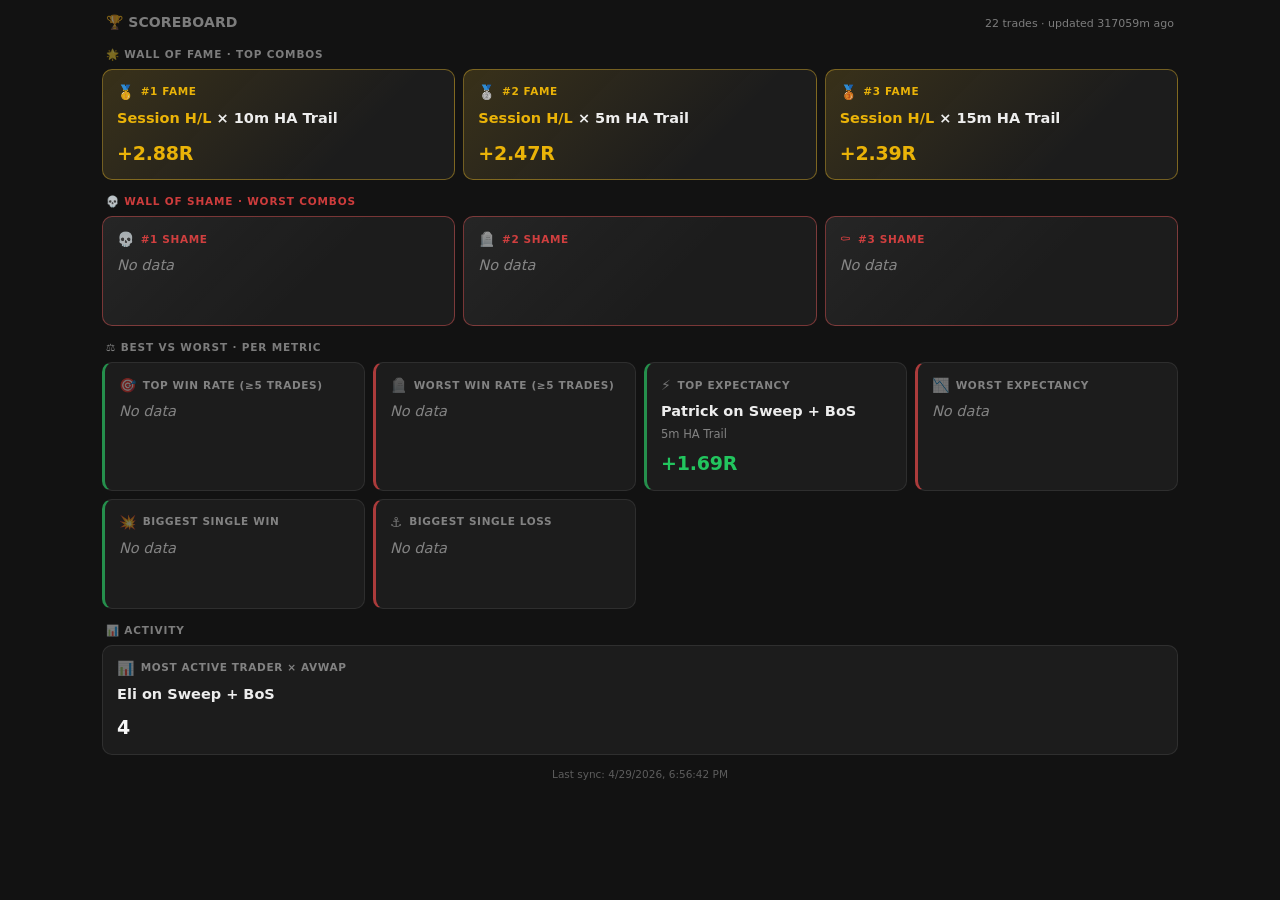
==== index.html @ 3515462f "feat: B+D scoreboard — champion headline, fame/shame podiums, paired stats" ====
<!doctype html>
<html lang="en">
<head>
<meta charset="utf-8" />
<meta name="viewport" content="width=device-width, initial-scale=1" />
<meta name="color-scheme" content="dark" />
<title>VCL Clarity Scoreboard</title>
<style>
  :root {
    --text: rgba(255, 255, 255, 0.92);
    --muted: rgba(255, 255, 255, 0.45);
    --surface: rgba(255, 255, 255, 0.045);
    --surface-strong: rgba(255, 255, 255, 0.075);
    --border: rgba(255, 255, 255, 0.085);
    --border-strong: rgba(255, 255, 255, 0.18);
    --value: rgba(255, 255, 255, 0.96);
    --shame: #ef4444;
    --shame-dim: rgba(239, 68, 68, 0.85);
  }
  * { box-sizing: border-box; }
  html, body {
    margin: 0;
    padding: 0;
    background: transparent;
    color: var(--text);
    font-family: ui-sans-serif, system-ui, -apple-system, BlinkMacSystemFont, "Segoe UI", Roboto, sans-serif;
    font-size: 13.5px;
    line-height: 1.5;
    color-scheme: dark;
  }
  .root {
    padding: 12px;
    max-width: 1100px;
    margin: 0 auto;
  }
  .header {
    display: flex;
    align-items: baseline;
    justify-content: space-between;
    margin-bottom: 8px;
    padding: 0 4px;
  }
  .title {
    font-size: 14px;
    font-weight: 600;
    letter-spacing: 0.01em;
    color: var(--muted);
    text-transform: uppercase;
  }
  .meta {
    color: var(--muted);
    font-size: 11px;
  }
  .section-label {
    font-size: 10.5px;
    font-weight: 600;
    text-transform: uppercase;
    letter-spacing: 0.08em;
    color: var(--muted);
    margin: 14px 4px 6px;
  }
  .section-label.shame { color: var(--shame-dim); }
  .row { display: grid; gap: 8px; }
  .row.three { grid-template-columns: repeat(auto-fit, minmax(180px, 1fr)); }
  .row.pair { grid-template-columns: repeat(auto-fit, minmax(220px, 1fr)); }

  .card {
    background: var(--surface);
    border: 1px solid var(--border);
    border-radius: 10px;
    padding: 12px 14px;
    display: flex;
    flex-direction: column;
    gap: 6px;
    min-height: 110px;
  }
  /* Combo cards take their accent from the inline --accent CSS variable */
  .card.combo {
    background: linear-gradient(135deg, color-mix(in srgb, var(--accent) 14%, var(--surface)) 0%, var(--surface) 70%);
    border: 1px solid color-mix(in srgb, var(--accent) 35%, var(--border));
  }
  .card.combo.shame {
    /* Shame overlay: still colored by AVWAP but with a red-tinted border + value */
    background: linear-gradient(135deg, color-mix(in srgb, var(--accent) 10%, var(--surface)) 0%, var(--surface) 60%);
    border: 1px solid color-mix(in srgb, var(--shame) 38%, var(--border));
  }
  /* Stat-pair cards: fame on left, shame on right; we use a per-card class */
  .card.stat.fame { border-left: 3px solid color-mix(in srgb, #22c55e 65%, var(--border)); }
  .card.stat.shame { border-left: 3px solid color-mix(in srgb, var(--shame) 65%, var(--border)); }

  .champion {
    background: linear-gradient(135deg, color-mix(in srgb, var(--accent) 22%, var(--surface)) 0%, var(--surface) 75%);
    border: 1px solid color-mix(in srgb, var(--accent) 55%, var(--border));
    border-radius: 12px;
    padding: 16px 20px;
    display: flex;
    align-items: center;
    justify-content: space-between;
    gap: 16px;
    margin-bottom: 6px;
  }
  .champion .left { display: flex; flex-direction: column; gap: 4px; min-width: 0; }
  .champion .head {
    color: var(--accent);
    font-size: 11px;
    font-weight: 700;
    text-transform: uppercase;
    letter-spacing: 0.1em;
    display: flex;
    align-items: center;
    gap: 6px;
  }
  .champion .label {
    font-size: 19px;
    font-weight: 700;
    line-height: 1.2;
  }
  .champion .label .avwap { color: var(--accent); }
  .champion .sublabel { font-size: 11.5px; color: var(--muted); }
  .champion .value {
    font-size: 30px;
    font-weight: 700;
    color: var(--accent);
    font-variant-numeric: tabular-nums;
    letter-spacing: -0.02em;
  }

  .card-head {
    display: flex;
    align-items: center;
    gap: 6px;
    color: var(--muted);
    font-size: 10.5px;
    font-weight: 600;
    text-transform: uppercase;
    letter-spacing: 0.06em;
  }
  .card.combo .card-head { color: var(--accent); }
  .card.combo.shame .card-head { color: var(--shame-dim); }
  .card-head .icon { font-size: 14px; opacity: 0.85; }
  .card-label {
    font-size: 14.5px;
    font-weight: 600;
    line-height: 1.25;
    color: var(--text);
  }
  .card-label .avwap { color: var(--accent); }
  .card.combo.shame .card-label .avwap { color: color-mix(in srgb, var(--accent) 60%, var(--shame-dim)); }
  .card-sublabel {
    font-size: 11.5px;
    color: var(--muted);
  }
  .card-value {
    font-size: 19px;
    font-weight: 600;
    color: var(--value);
    margin-top: auto;
    font-variant-numeric: tabular-nums;
    letter-spacing: -0.01em;
  }
  .card.combo .card-value { color: var(--accent); }
  .card.combo.shame .card-value { color: var(--shame); }
  .card.stat.shame .card-value { color: var(--shame); }
  .card.stat.fame .card-value { color: #22c55e; }

  .footer {
    margin-top: 12px;
    color: var(--muted);
    font-size: 10.5px;
    text-align: center;
    opacity: 0.7;
  }
  .empty { color: var(--muted); font-style: italic; font-weight: 400; }
</style>
</head>
<body>
<div class="root">
  <div class="header">
    <div class="title">🏆 Scoreboard</div>
    <div class="meta" id="meta">Loading…</div>
  </div>

  <div id="champion-container"></div>

  <div class="section-label">🌟 Wall of Fame · Top combos</div>
  <div class="row three" id="fame-podium"></div>

  <div class="section-label shame">💀 Wall of Shame · Worst combos</div>
  <div class="row three" id="shame-podium"></div>

  <div class="section-label">⚖️ Best vs Worst · Per metric</div>
  <div class="row pair" id="pair-grid"></div>

  <div id="extras"></div>

  <div class="footer" id="footer"></div>
</div>
<script>
(async () => {
  const championContainer = document.getElementById('champion-container');
  const famePodium = document.getElementById('fame-podium');
  const shamePodium = document.getElementById('shame-podium');
  const pairGrid = document.getElementById('pair-grid');
  const extras = document.getElementById('extras');
  const meta = document.getElementById('meta');
  const footer = document.getElementById('footer');

  const AVWAP_COLORS = {
    'Daily':              '#a855f7',
    'Session Open':       '#d4d4d4',
    'Session H/L':        '#eab308',
    'Trend Swing Point':  '#3b82f6',
    'Sweep + BoS':        '#22c55e',
  };

  const escapeHtml = s => String(s).replace(/[&<>"']/g, c => ({ '&':'&amp;','<':'&lt;','>':'&gt;','"':'&quot;',"'":'&#39;' }[c]));

  function championCard(c) {
    if (!c) return '';
    const accent = AVWAP_COLORS[c.avwap] || '#9ca3af';
    return `<div class="champion" style="--accent: ${accent}">
      <div class="left">
        <div class="head"><span>👑</span><span>Current champion</span></div>
        <div class="label"><span class="avwap">${escapeHtml(c.avwap)}</span> × ${escapeHtml(c.methodology)}</div>
        <div class="sublabel">${escapeHtml(c.sublabel || '')}</div>
      </div>
      <div class="value">${escapeHtml(c.value)}</div>
    </div>`;
  }

  function comboCard(rank, combo, shame) {
    const klass = shame ? 'card combo shame' : 'card combo';
    if (!combo) {
      return `<div class="${klass}" style="--accent: var(--muted)">
        <div class="card-head"><span class="icon">${rank.icon}</span><span>${rank.label}</span></div>
        <div class="card-label empty">No data</div>
      </div>`;
    }
    const accent = AVWAP_COLORS[combo.avwap] || '#9ca3af';
    return `<div class="${klass}" style="--accent: ${accent}">
      <div class="card-head"><span class="icon">${rank.icon}</span><span>${rank.label}</span></div>
      <div class="card-label"><span class="avwap">${escapeHtml(combo.avwap)}</span> × ${escapeHtml(combo.methodology)}</div>
      <div class="card-sublabel">${escapeHtml(combo.sublabel || '')}</div>
      <div class="card-value">${escapeHtml(combo.value)}</div>
    </div>`;
  }

  function statCard(opts) {
    const klass = `card stat ${opts.tone}`; // fame | shame | neutral
    const labelHtml = opts.leader && opts.leader.label
      ? `<div class="card-label">${escapeHtml(opts.leader.label)}</div>`
      : `<div class="card-label empty">No data</div>`;
    const subHtml = opts.leader && opts.leader.sublabel
      ? `<div class="card-sublabel">${escapeHtml(opts.leader.sublabel)}</div>`
      : '';
    const valueHtml = opts.leader && opts.leader.value
      ? `<div class="card-value">${escapeHtml(opts.leader.value)}</div>`
      : '';
    return `<div class="${klass}">
      <div class="card-head"><span class="icon">${opts.icon}</span><span>${opts.title}</span></div>
      ${labelHtml}
      ${subHtml}
      ${valueHtml}
    </div>`;
  }

  try {
    const r = await fetch(`./data.json?t=${Date.now()}`, { cache: 'no-store' });
    if (!r.ok) throw new Error(`HTTP ${r.status}`);
    const data = await r.json();
    const L = data.leaders || {};

    championContainer.innerHTML = championCard(L.champion);

    const top = L.topCombos || [];
    famePodium.innerHTML = [
      comboCard({ icon: '🥇', label: '#1 Fame' }, top[0]),
      comboCard({ icon: '🥈', label: '#2 Fame' }, top[1]),
      comboCard({ icon: '🥉', label: '#3 Fame' }, top[2]),
    ].join('');

    const bot = L.bottomCombos || [];
    shamePodium.innerHTML = [
      comboCard({ icon: '💀', label: '#1 Shame' }, bot[0], true),
      comboCard({ icon: '🪦', label: '#2 Shame' }, bot[1], true),
      comboCard({ icon: '⚰️', label: '#3 Shame' }, bot[2], true),
    ].join('');

    pairGrid.innerHTML = [
      statCard({ icon: '🎯', title: 'Top win rate (≥5 trades)',  leader: L.topWinRate,    tone: 'fame'  }),
      statCard({ icon: '🪦', title: 'Worst win rate (≥5 trades)', leader: L.bottomWinRate, tone: 'shame' }),
      statCard({ icon: '⚡', title: 'Top expectancy',           leader: L.topExpectancy, tone: 'fame'  }),
      statCard({ icon: '📉', title: 'Worst expectancy',          leader: L.bottomExpectancy, tone: 'shame' }),
      statCard({ icon: '💥', title: 'Biggest single win',        leader: L.biggestWin,    tone: 'fame'  }),
      statCard({ icon: '⚓', title: 'Biggest single loss',       leader: L.biggestLoss,   tone: 'shame' }),
    ].join('');

    if (L.mostTrades) {
      extras.innerHTML = `<div class="section-label">📊 Activity</div>
        <div class="row three">
          ${statCard({ icon: '📊', title: 'Most active trader × AVWAP', leader: L.mostTrades, tone: 'neutral' })}
        </div>`;
    } else {
      extras.innerHTML = '';
    }

    const generated = new Date(data.generatedAt);
    const ago = Math.round((Date.now() - generated.getTime()) / 60000);
    meta.textContent = `${data.tradeCount} trades · updated ${ago}m ago`;
    footer.textContent = `Last sync: ${generated.toLocaleString()}`;
  } catch (err) {
    championContainer.innerHTML = `<div class="card"><div class="card-label empty">Couldn't load scoreboard</div><div class="card-sublabel">${escapeHtml(err.message)}</div></div>`;
    meta.textContent = '';
    footer.textContent = 'Make sure data.json exists and the GitHub Action has run at least once.';
  }
})();
</script>
</body>
</html>
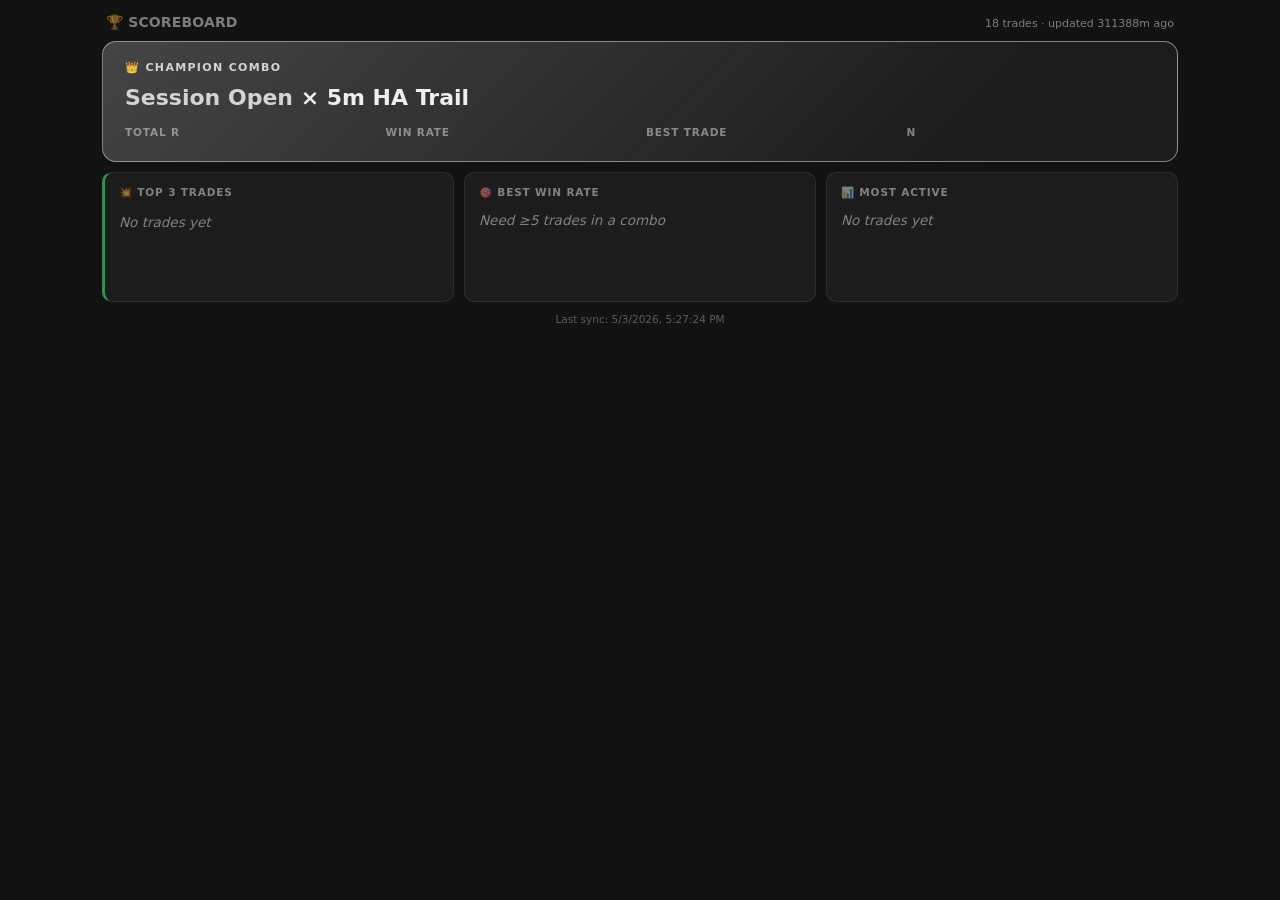
==== commit f9fb4e08: "Scoreboard restructure: champion hero with multi-stat + top 3 trades + best WR + worst combo" ====
--- a/index.html
+++ b/index.html
@@ -16,6 +16,7 @@
     --value: rgba(255, 255, 255, 0.96);
     --shame: #ef4444;
     --shame-dim: rgba(239, 68, 68, 0.85);
+    --green: #22c55e;
   }
   * { box-sizing: border-box; }
   html, body {
@@ -47,24 +48,77 @@
     color: var(--muted);
     text-transform: uppercase;
   }
-  .meta {
-    color: var(--muted);
+  .meta { color: var(--muted); font-size: 11px; }
+  .empty { color: var(--muted); font-style: italic; font-weight: 400; }
+
+  /* === Champion Hero === */
+  .champion {
+    background: linear-gradient(135deg, color-mix(in srgb, var(--accent) 22%, var(--surface)) 0%, var(--surface) 80%);
+    border: 1px solid color-mix(in srgb, var(--accent) 50%, var(--border));
+    border-radius: 14px;
+    padding: 18px 22px;
+    margin-bottom: 10px;
+  }
+  .champion .head {
+    color: var(--accent);
     font-size: 11px;
-  }
-  .section-label {
+    font-weight: 700;
+    text-transform: uppercase;
+    letter-spacing: 0.12em;
+    display: flex;
+    align-items: center;
+    gap: 6px;
+    margin-bottom: 8px;
+  }
+  .champion .label {
+    font-size: 22px;
+    font-weight: 700;
+    line-height: 1.2;
+    margin-bottom: 14px;
+  }
+  .champion .label .avwap { color: var(--accent); }
+  .champion .stats {
+    display: grid;
+    grid-template-columns: repeat(4, 1fr);
+    gap: 12px;
+  }
+  .champion .stats .stat {
+    display: flex;
+    flex-direction: column;
+    gap: 2px;
+  }
+  .champion .stats .stat dt {
     font-size: 10.5px;
     font-weight: 600;
     text-transform: uppercase;
     letter-spacing: 0.08em;
     color: var(--muted);
-    margin: 14px 4px 6px;
-  }
-  .section-label.shame { color: var(--shame-dim); }
-  .row { display: grid; gap: 8px; }
-  .row.three { grid-template-columns: repeat(auto-fit, minmax(180px, 1fr)); }
-  .row.pair { grid-template-columns: repeat(auto-fit, minmax(220px, 1fr)); }
-
-  .card {
+    margin: 0;
+  }
+  .champion .stats .stat dd {
+    font-size: 22px;
+    font-weight: 700;
+    color: var(--accent);
+    margin: 0;
+    font-variant-numeric: tabular-nums;
+    letter-spacing: -0.02em;
+  }
+  /* Sample size n is rendered slightly less prominent */
+  .champion .stats .stat.n dd { color: var(--text); font-size: 22px; }
+
+  /* === Three-up panel row === */
+  .row3 {
+    display: grid;
+    grid-template-columns: repeat(3, 1fr);
+    gap: 10px;
+    margin-bottom: 10px;
+  }
+  @media (max-width: 700px) {
+    .row3 { grid-template-columns: 1fr; }
+    .champion .stats { grid-template-columns: repeat(2, 1fr); }
+  }
+
+  .panel {
     background: var(--surface);
     border: 1px solid var(--border);
     border-radius: 10px;
@@ -72,105 +126,99 @@
     display: flex;
     flex-direction: column;
     gap: 6px;
-    min-height: 110px;
-  }
-  /* Combo cards take their accent from the inline --accent CSS variable */
-  .card.combo {
-    background: linear-gradient(135deg, color-mix(in srgb, var(--accent) 14%, var(--surface)) 0%, var(--surface) 70%);
-    border: 1px solid color-mix(in srgb, var(--accent) 35%, var(--border));
-  }
-  .card.combo.shame {
-    /* Shame overlay: still colored by AVWAP but with a red-tinted border + value */
-    background: linear-gradient(135deg, color-mix(in srgb, var(--accent) 10%, var(--surface)) 0%, var(--surface) 60%);
-    border: 1px solid color-mix(in srgb, var(--shame) 38%, var(--border));
-  }
-  /* Stat-pair cards: fame on left, shame on right; we use a per-card class */
-  .card.stat.fame { border-left: 3px solid color-mix(in srgb, #22c55e 65%, var(--border)); }
-  .card.stat.shame { border-left: 3px solid color-mix(in srgb, var(--shame) 65%, var(--border)); }
-
-  .champion {
-    background: linear-gradient(135deg, color-mix(in srgb, var(--accent) 22%, var(--surface)) 0%, var(--surface) 75%);
-    border: 1px solid color-mix(in srgb, var(--accent) 55%, var(--border));
-    border-radius: 12px;
-    padding: 16px 20px;
-    display: flex;
-    align-items: center;
-    justify-content: space-between;
-    gap: 16px;
-    margin-bottom: 6px;
-  }
-  .champion .left { display: flex; flex-direction: column; gap: 4px; min-width: 0; }
-  .champion .head {
-    color: var(--accent);
-    font-size: 11px;
-    font-weight: 700;
-    text-transform: uppercase;
-    letter-spacing: 0.1em;
+    min-height: 130px;
+  }
+  .panel .head {
+    color: var(--muted);
+    font-size: 10.5px;
+    font-weight: 600;
+    text-transform: uppercase;
+    letter-spacing: 0.08em;
     display: flex;
     align-items: center;
     gap: 6px;
-  }
-  .champion .label {
-    font-size: 19px;
-    font-weight: 700;
-    line-height: 1.2;
-  }
-  .champion .label .avwap { color: var(--accent); }
-  .champion .sublabel { font-size: 11.5px; color: var(--muted); }
-  .champion .value {
-    font-size: 30px;
-    font-weight: 700;
-    color: var(--accent);
+    margin-bottom: 4px;
+  }
+  .panel .big {
+    font-size: 26px;
+    font-weight: 700;
+    color: var(--value);
     font-variant-numeric: tabular-nums;
     letter-spacing: -0.02em;
-  }
-
-  .card-head {
-    display: flex;
-    align-items: center;
-    gap: 6px;
-    color: var(--muted);
-    font-size: 10.5px;
+    line-height: 1.1;
+  }
+  .panel .label {
+    font-size: 14px;
     font-weight: 600;
-    text-transform: uppercase;
-    letter-spacing: 0.06em;
-  }
-  .card.combo .card-head { color: var(--accent); }
-  .card.combo.shame .card-head { color: var(--shame-dim); }
-  .card-head .icon { font-size: 14px; opacity: 0.85; }
-  .card-label {
-    font-size: 14.5px;
-    font-weight: 600;
-    line-height: 1.25;
-    color: var(--text);
-  }
-  .card-label .avwap { color: var(--accent); }
-  .card.combo.shame .card-label .avwap { color: color-mix(in srgb, var(--accent) 60%, var(--shame-dim)); }
-  .card-sublabel {
-    font-size: 11.5px;
-    color: var(--muted);
-  }
-  .card-value {
-    font-size: 19px;
-    font-weight: 600;
-    color: var(--value);
-    margin-top: auto;
+  }
+  .panel .label .avwap { color: var(--accent); }
+  .panel .sublabel { font-size: 11.5px; color: var(--muted); }
+
+  .panel.fame { border-left: 3px solid color-mix(in srgb, var(--green) 70%, var(--border)); }
+  .panel.fame .big { color: var(--green); }
+
+  /* Top 3 trades list */
+  .trades-list { display: flex; flex-direction: column; gap: 8px; margin-top: 2px; }
+  .trade-row { display: flex; gap: 10px; align-items: baseline; }
+  .trade-row .rank {
+    font-size: 11px;
+    font-weight: 700;
+    color: var(--muted);
+    width: 14px;
+    flex-shrink: 0;
+  }
+  .trade-row .r {
+    font-size: 15px;
+    font-weight: 700;
+    color: var(--green);
     font-variant-numeric: tabular-nums;
     letter-spacing: -0.01em;
-  }
-  .card.combo .card-value { color: var(--accent); }
-  .card.combo.shame .card-value { color: var(--shame); }
-  .card.stat.shame .card-value { color: var(--shame); }
-  .card.stat.fame .card-value { color: #22c55e; }
+    width: 56px;
+    flex-shrink: 0;
+  }
+  .trade-row .meta-line {
+    font-size: 11.5px;
+    color: var(--muted);
+    line-height: 1.35;
+    overflow: hidden;
+    text-overflow: ellipsis;
+  }
+  .trade-row .meta-line .avwap { color: var(--accent); }
+
+  /* === Worst combo (small) === */
+  .worst-row {
+    margin-top: 6px;
+    padding: 8px 12px;
+    background: var(--surface);
+    border: 1px solid var(--border);
+    border-left: 3px solid color-mix(in srgb, var(--shame) 60%, var(--border));
+    border-radius: 8px;
+    display: flex;
+    justify-content: space-between;
+    align-items: center;
+    gap: 12px;
+    font-size: 12px;
+  }
+  .worst-row .head-text {
+    text-transform: uppercase;
+    font-size: 9.5px;
+    letter-spacing: 0.1em;
+    font-weight: 700;
+    color: var(--shame-dim);
+    white-space: nowrap;
+  }
+  .worst-row .body { flex: 1; color: var(--text); display: flex; gap: 10px; align-items: baseline; flex-wrap: wrap; }
+  .worst-row .body .avwap { color: var(--accent); }
+  .worst-row .body .sub { color: var(--muted); font-size: 11px; }
+  .worst-row .value { font-size: 14px; font-weight: 700; color: var(--shame); font-variant-numeric: tabular-nums; }
 
   .footer {
-    margin-top: 12px;
+    margin-top: 10px;
     color: var(--muted);
     font-size: 10.5px;
     text-align: center;
     opacity: 0.7;
   }
-  .empty { color: var(--muted); font-style: italic; font-weight: 400; }
 </style>
 </head>
 <body>
@@ -181,27 +229,16 @@
   </div>
 
   <div id="champion-container"></div>
-
-  <div class="section-label">🌟 Wall of Fame · Top combos</div>
-  <div class="row three" id="fame-podium"></div>
-
-  <div class="section-label shame">💀 Wall of Shame · Worst combos</div>
-  <div class="row three" id="shame-podium"></div>
-
-  <div class="section-label">⚖️ Best vs Worst · Per metric</div>
-  <div class="row pair" id="pair-grid"></div>
-
-  <div id="extras"></div>
+  <div class="row3" id="row3"></div>
+  <div id="worst-container"></div>
 
   <div class="footer" id="footer"></div>
 </div>
 <script>
 (async () => {
   const championContainer = document.getElementById('champion-container');
-  const famePodium = document.getElementById('fame-podium');
-  const shamePodium = document.getElementById('shame-podium');
-  const pairGrid = document.getElementById('pair-grid');
-  const extras = document.getElementById('extras');
+  const row3 = document.getElementById('row3');
+  const worstContainer = document.getElementById('worst-container');
   const meta = document.getElementById('meta');
   const footer = document.getElementById('footer');
 
@@ -213,54 +250,82 @@
     'Sweep + BoS':        '#22c55e',
   };
 
-  const escapeHtml = s => String(s).replace(/[&<>"']/g, c => ({ '&':'&amp;','<':'&lt;','>':'&gt;','"':'&quot;',"'":'&#39;' }[c]));
-
-  function championCard(c) {
-    if (!c) return '';
+  const escapeHtml = s => String(s ?? '').replace(/[&<>"']/g, c => ({ '&':'&amp;','<':'&lt;','>':'&gt;','"':'&quot;',"'":'&#39;' }[c]));
+
+  function championHero(c) {
+    if (!c) return `<div class="panel"><div class="empty">No champion yet — log a trade to start.</div></div>`;
     const accent = AVWAP_COLORS[c.avwap] || '#9ca3af';
     return `<div class="champion" style="--accent: ${accent}">
-      <div class="left">
-        <div class="head"><span>👑</span><span>Current champion</span></div>
-        <div class="label"><span class="avwap">${escapeHtml(c.avwap)}</span> × ${escapeHtml(c.methodology)}</div>
-        <div class="sublabel">${escapeHtml(c.sublabel || '')}</div>
+      <div class="head">👑 Champion combo</div>
+      <div class="label"><span class="avwap">${escapeHtml(c.avwap)}</span> × ${escapeHtml(c.methodology)}</div>
+      <div class="stats">
+        <div class="stat"><dt>Total R</dt><dd>${escapeHtml(c.totalR)}</dd></div>
+        <div class="stat"><dt>Win Rate</dt><dd>${escapeHtml(c.winRate)}</dd></div>
+        <div class="stat"><dt>Best Trade</dt><dd>${escapeHtml(c.bestTrade)}</dd></div>
+        <div class="stat n"><dt>n</dt><dd>${escapeHtml(c.sampleSize)}</dd></div>
       </div>
-      <div class="value">${escapeHtml(c.value)}</div>
-    </div>`;
-  }
-
-  function comboCard(rank, combo, shame) {
-    const klass = shame ? 'card combo shame' : 'card combo';
-    if (!combo) {
-      return `<div class="${klass}" style="--accent: var(--muted)">
-        <div class="card-head"><span class="icon">${rank.icon}</span><span>${rank.label}</span></div>
-        <div class="card-label empty">No data</div>
+    </div>`;
+  }
+
+  function topTradesPanel(trades) {
+    const rows = (trades && trades.length)
+      ? trades.map((t, i) => {
+          const accent = AVWAP_COLORS[t.avwap] || '#9ca3af';
+          const sub = [t.trader, t.methodology, t.date].filter(Boolean).join(' · ');
+          return `<div class="trade-row" style="--accent: ${accent}">
+            <div class="rank">#${i+1}</div>
+            <div class="r">${escapeHtml(t.value)}</div>
+            <div class="meta-line"><span class="avwap">${escapeHtml(t.avwap)}</span> · ${escapeHtml(sub)}</div>
+          </div>`;
+        }).join('')
+      : `<div class="empty">No trades yet</div>`;
+    return `<div class="panel fame">
+      <div class="head">💥 Top 3 Trades</div>
+      <div class="trades-list">${rows}</div>
+    </div>`;
+  }
+
+  function bestWinRatePanel(wr) {
+    if (!wr) {
+      return `<div class="panel">
+        <div class="head">🎯 Best Win Rate</div>
+        <div class="empty">Need ≥5 trades in a combo</div>
       </div>`;
     }
-    const accent = AVWAP_COLORS[combo.avwap] || '#9ca3af';
-    return `<div class="${klass}" style="--accent: ${accent}">
-      <div class="card-head"><span class="icon">${rank.icon}</span><span>${rank.label}</span></div>
-      <div class="card-label"><span class="avwap">${escapeHtml(combo.avwap)}</span> × ${escapeHtml(combo.methodology)}</div>
-      <div class="card-sublabel">${escapeHtml(combo.sublabel || '')}</div>
-      <div class="card-value">${escapeHtml(combo.value)}</div>
-    </div>`;
-  }
-
-  function statCard(opts) {
-    const klass = `card stat ${opts.tone}`; // fame | shame | neutral
-    const labelHtml = opts.leader && opts.leader.label
-      ? `<div class="card-label">${escapeHtml(opts.leader.label)}</div>`
-      : `<div class="card-label empty">No data</div>`;
-    const subHtml = opts.leader && opts.leader.sublabel
-      ? `<div class="card-sublabel">${escapeHtml(opts.leader.sublabel)}</div>`
-      : '';
-    const valueHtml = opts.leader && opts.leader.value
-      ? `<div class="card-value">${escapeHtml(opts.leader.value)}</div>`
-      : '';
-    return `<div class="${klass}">
-      <div class="card-head"><span class="icon">${opts.icon}</span><span>${opts.title}</span></div>
-      ${labelHtml}
-      ${subHtml}
-      ${valueHtml}
+    const accent = AVWAP_COLORS[wr.avwap] || '#9ca3af';
+    return `<div class="panel fame" style="--accent: ${accent}">
+      <div class="head">🎯 Best Win Rate</div>
+      <div class="big">${escapeHtml(wr.value)}</div>
+      <div class="label"><span class="avwap">${escapeHtml(wr.avwap)}</span> × ${escapeHtml(wr.methodology)}</div>
+      <div class="sublabel">${escapeHtml(wr.sublabel)}</div>
+    </div>`;
+  }
+
+  function mostActivePanel(ma) {
+    if (!ma) {
+      return `<div class="panel">
+        <div class="head">📊 Most Active</div>
+        <div class="empty">No trades yet</div>
+      </div>`;
+    }
+    return `<div class="panel">
+      <div class="head">📊 Most Active</div>
+      <div class="big">${escapeHtml(ma.value)}</div>
+      <div class="label">${escapeHtml(ma.label)}</div>
+      <div class="sublabel">${escapeHtml(ma.sublabel || 'trades')}</div>
+    </div>`;
+  }
+
+  function worstRow(w) {
+    if (!w) return '';
+    const accent = AVWAP_COLORS[w.avwap] || '#9ca3af';
+    return `<div class="worst-row" style="--accent: ${accent}">
+      <div class="head-text">💀 Needs Work</div>
+      <div class="body">
+        <span><span class="avwap">${escapeHtml(w.avwap)}</span> × ${escapeHtml(w.methodology)}</span>
+        <span class="sub">${escapeHtml(w.sublabel)}</span>
+      </div>
+      <div class="value">${escapeHtml(w.value)}</div>
     </div>`;
   }
 
@@ -270,46 +335,20 @@
     const data = await r.json();
     const L = data.leaders || {};
 
-    championContainer.innerHTML = championCard(L.champion);
-
-    const top = L.topCombos || [];
-    famePodium.innerHTML = [
-      comboCard({ icon: '🥇', label: '#1 Fame' }, top[0]),
-      comboCard({ icon: '🥈', label: '#2 Fame' }, top[1]),
-      comboCard({ icon: '🥉', label: '#3 Fame' }, top[2]),
+    championContainer.innerHTML = championHero(L.champion);
+    row3.innerHTML = [
+      topTradesPanel(L.topTrades),
+      bestWinRatePanel(L.bestWinRate),
+      mostActivePanel(L.mostActive),
     ].join('');
-
-    const bot = L.bottomCombos || [];
-    shamePodium.innerHTML = [
-      comboCard({ icon: '💀', label: '#1 Shame' }, bot[0], true),
-      comboCard({ icon: '🪦', label: '#2 Shame' }, bot[1], true),
-      comboCard({ icon: '⚰️', label: '#3 Shame' }, bot[2], true),
-    ].join('');
-
-    pairGrid.innerHTML = [
-      statCard({ icon: '🎯', title: 'Top win rate (≥5 trades)',  leader: L.topWinRate,    tone: 'fame'  }),
-      statCard({ icon: '🪦', title: 'Worst win rate (≥5 trades)', leader: L.bottomWinRate, tone: 'shame' }),
-      statCard({ icon: '⚡', title: 'Top expectancy',           leader: L.topExpectancy, tone: 'fame'  }),
-      statCard({ icon: '📉', title: 'Worst expectancy',          leader: L.bottomExpectancy, tone: 'shame' }),
-      statCard({ icon: '💥', title: 'Biggest single win',        leader: L.biggestWin,    tone: 'fame'  }),
-      statCard({ icon: '⚓', title: 'Biggest single loss',       leader: L.biggestLoss,   tone: 'shame' }),
-    ].join('');
-
-    if (L.mostTrades) {
-      extras.innerHTML = `<div class="section-label">📊 Activity</div>
-        <div class="row three">
-          ${statCard({ icon: '📊', title: 'Most active trader × AVWAP', leader: L.mostTrades, tone: 'neutral' })}
-        </div>`;
-    } else {
-      extras.innerHTML = '';
-    }
+    worstContainer.innerHTML = worstRow(L.worstCombo);
 
     const generated = new Date(data.generatedAt);
     const ago = Math.round((Date.now() - generated.getTime()) / 60000);
     meta.textContent = `${data.tradeCount} trades · updated ${ago}m ago`;
     footer.textContent = `Last sync: ${generated.toLocaleString()}`;
   } catch (err) {
-    championContainer.innerHTML = `<div class="card"><div class="card-label empty">Couldn't load scoreboard</div><div class="card-sublabel">${escapeHtml(err.message)}</div></div>`;
+    championContainer.innerHTML = `<div class="panel"><div class="empty">Couldn't load scoreboard</div><div class="sublabel">${escapeHtml(err.message)}</div></div>`;
     meta.textContent = '';
     footer.textContent = 'Make sure data.json exists and the GitHub Action has run at least once.';
   }
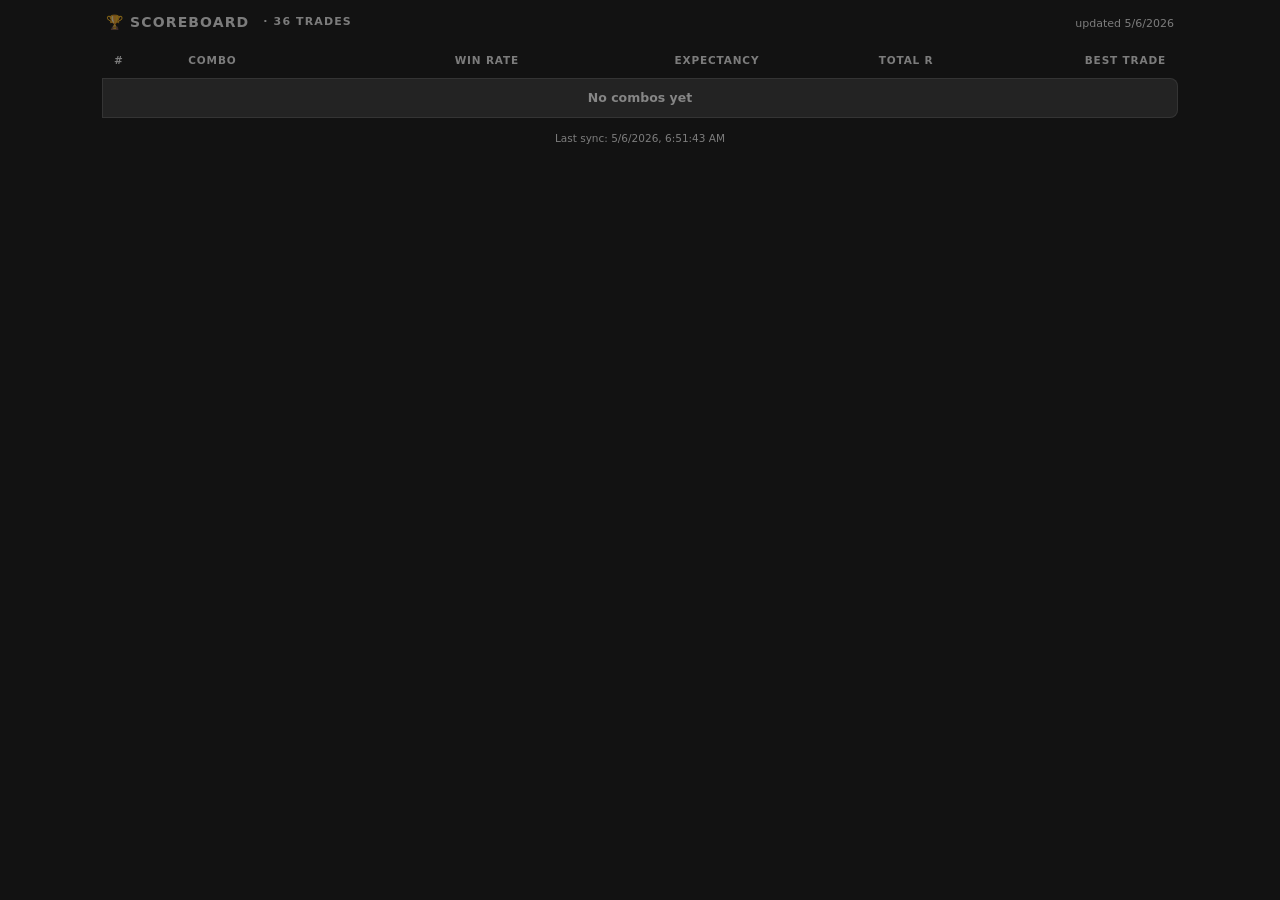
==== commit 49675ccc: "scoreboard: replace hero+panels with leaderboard of all combos sorted by Total R" ====
--- a/index.html
+++ b/index.html
@@ -9,350 +9,232 @@
   :root {
     --text: rgba(255, 255, 255, 0.92);
     --muted: rgba(255, 255, 255, 0.45);
-    --surface: rgba(255, 255, 255, 0.045);
-    --surface-strong: rgba(255, 255, 255, 0.075);
-    --border: rgba(255, 255, 255, 0.085);
+    --surface: rgba(255, 255, 255, 0.04);
+    --surface-strong: rgba(255, 255, 255, 0.07);
+    --border: rgba(255, 255, 255, 0.08);
     --border-strong: rgba(255, 255, 255, 0.18);
     --value: rgba(255, 255, 255, 0.96);
-    --shame: #ef4444;
-    --shame-dim: rgba(239, 68, 68, 0.85);
     --green: #22c55e;
+    --red: #ef4444;
+    --gold: #f59e0b;
   }
   * { box-sizing: border-box; }
   html, body {
-    margin: 0;
-    padding: 0;
+    margin: 0; padding: 0;
     background: transparent;
     color: var(--text);
     font-family: ui-sans-serif, system-ui, -apple-system, BlinkMacSystemFont, "Segoe UI", Roboto, sans-serif;
     font-size: 13.5px;
-    line-height: 1.5;
+    line-height: 1.45;
     color-scheme: dark;
   }
-  .root {
-    padding: 12px;
-    max-width: 1100px;
-    margin: 0 auto;
-  }
+  .root { padding: 12px; max-width: 1100px; margin: 0 auto; }
+
   .header {
     display: flex;
     align-items: baseline;
     justify-content: space-between;
-    margin-bottom: 8px;
+    margin-bottom: 12px;
     padding: 0 4px;
   }
   .title {
     font-size: 14px;
-    font-weight: 600;
-    letter-spacing: 0.01em;
-    color: var(--muted);
+    font-weight: 700;
+    letter-spacing: 0.08em;
     text-transform: uppercase;
+    color: var(--muted);
+    display: flex; align-items: center; gap: 6px;
   }
   .meta { color: var(--muted); font-size: 11px; }
   .empty { color: var(--muted); font-style: italic; font-weight: 400; }
 
-  /* === Champion Hero === */
-  .champion {
-    background: linear-gradient(135deg, color-mix(in srgb, var(--accent) 22%, var(--surface)) 0%, var(--surface) 80%);
-    border: 1px solid color-mix(in srgb, var(--accent) 50%, var(--border));
-    border-radius: 14px;
-    padding: 18px 22px;
-    margin-bottom: 10px;
-  }
-  .champion .head {
-    color: var(--accent);
-    font-size: 11px;
-    font-weight: 700;
-    text-transform: uppercase;
-    letter-spacing: 0.12em;
-    display: flex;
-    align-items: center;
-    gap: 6px;
-    margin-bottom: 8px;
-  }
-  .champion .label {
-    font-size: 22px;
-    font-weight: 700;
-    line-height: 1.2;
-    margin-bottom: 14px;
-  }
-  .champion .label .avwap { color: var(--accent); }
-  .champion .stats {
-    display: grid;
-    grid-template-columns: repeat(4, 1fr);
-    gap: 12px;
-  }
-  .champion .stats .stat {
-    display: flex;
-    flex-direction: column;
-    gap: 2px;
-  }
-  .champion .stats .stat dt {
+  /* === Leaderboard table === */
+  .lb {
+    width: 100%;
+    border-collapse: separate;
+    border-spacing: 0 3px;
+    font-variant-numeric: tabular-nums;
+  }
+  .lb thead th {
     font-size: 10.5px;
     font-weight: 600;
+    letter-spacing: 0.08em;
     text-transform: uppercase;
-    letter-spacing: 0.08em;
-    color: var(--muted);
-    margin: 0;
-  }
-  .champion .stats .stat dd {
-    font-size: 22px;
-    font-weight: 700;
-    color: var(--accent);
-    margin: 0;
-    font-variant-numeric: tabular-nums;
-    letter-spacing: -0.02em;
-  }
-  /* Sample size n is rendered slightly less prominent */
-  .champion .stats .stat.n dd { color: var(--text); font-size: 22px; }
-
-  /* === Three-up panel row === */
-  .row3 {
-    display: grid;
-    grid-template-columns: repeat(3, 1fr);
-    gap: 10px;
-    margin-bottom: 10px;
-  }
-  @media (max-width: 700px) {
-    .row3 { grid-template-columns: 1fr; }
-    .champion .stats { grid-template-columns: repeat(2, 1fr); }
-  }
-
-  .panel {
+    color: var(--muted);
+    text-align: right;
+    padding: 6px 12px;
+    border: none;
+  }
+  .lb thead th:first-child,
+  .lb thead th:nth-child(2) { text-align: left; }
+
+  .lb tbody tr {
     background: var(--surface);
     border: 1px solid var(--border);
-    border-radius: 10px;
-    padding: 12px 14px;
-    display: flex;
-    flex-direction: column;
-    gap: 6px;
-    min-height: 130px;
-  }
-  .panel .head {
-    color: var(--muted);
-    font-size: 10.5px;
+  }
+  .lb tbody td {
+    padding: 10px 12px;
+    border-top: 1px solid var(--border);
+    border-bottom: 1px solid var(--border);
+    text-align: right;
+    background: var(--surface);
+  }
+  .lb tbody td:first-child {
+    border-left: 1px solid var(--border);
+    border-radius: 8px 0 0 8px;
+    text-align: left;
+    width: 38px;
+    color: var(--muted);
     font-weight: 600;
-    text-transform: uppercase;
-    letter-spacing: 0.08em;
-    display: flex;
-    align-items: center;
-    gap: 6px;
-    margin-bottom: 4px;
-  }
-  .panel .big {
-    font-size: 26px;
+    font-size: 12.5px;
+  }
+  .lb tbody td:nth-child(2) {
+    text-align: left;
+    /* AVWAP color stripe lives here */
+    border-left: 3px solid var(--accent, var(--border-strong));
+  }
+  .lb tbody td:last-child {
+    border-right: 1px solid var(--border);
+    border-radius: 0 8px 8px 0;
+  }
+
+  .lb tbody tr.rank-1 td { background: color-mix(in srgb, var(--accent, #ffffff) 14%, var(--surface)); }
+  .lb tbody tr.rank-1 td:first-child { color: var(--gold); }
+
+  .combo-cell { display: flex; flex-direction: column; gap: 2px; }
+  .combo-avwap {
+    color: var(--accent, var(--text));
+    font-size: 13px;
     font-weight: 700;
-    color: var(--value);
-    font-variant-numeric: tabular-nums;
-    letter-spacing: -0.02em;
-    line-height: 1.1;
-  }
-  .panel .label {
-    font-size: 14px;
-    font-weight: 600;
-  }
-  .panel .label .avwap { color: var(--accent); }
-  .panel .sublabel { font-size: 11.5px; color: var(--muted); }
-
-  .panel.fame { border-left: 3px solid color-mix(in srgb, var(--green) 70%, var(--border)); }
-  .panel.fame .big { color: var(--green); }
-
-  /* Top 3 trades list */
-  .trades-list { display: flex; flex-direction: column; gap: 8px; margin-top: 2px; }
-  .trade-row { display: flex; gap: 10px; align-items: baseline; }
-  .trade-row .rank {
-    font-size: 11px;
-    font-weight: 700;
-    color: var(--muted);
-    width: 14px;
-    flex-shrink: 0;
-  }
-  .trade-row .r {
-    font-size: 15px;
-    font-weight: 700;
-    color: var(--green);
-    font-variant-numeric: tabular-nums;
-    letter-spacing: -0.01em;
-    width: 56px;
-    flex-shrink: 0;
-  }
-  .trade-row .meta-line {
+    letter-spacing: 0.005em;
+  }
+  .combo-method {
     font-size: 11.5px;
     color: var(--muted);
-    line-height: 1.35;
-    overflow: hidden;
-    text-overflow: ellipsis;
-  }
-  .trade-row .meta-line .avwap { color: var(--accent); }
-
-  /* === Worst combo (small) === */
-  .worst-row {
-    margin-top: 6px;
-    padding: 8px 12px;
-    background: var(--surface);
-    border: 1px solid var(--border);
-    border-left: 3px solid color-mix(in srgb, var(--shame) 60%, var(--border));
-    border-radius: 8px;
-    display: flex;
-    justify-content: space-between;
-    align-items: center;
-    gap: 12px;
-    font-size: 12px;
-  }
-  .worst-row .head-text {
-    text-transform: uppercase;
-    font-size: 9.5px;
-    letter-spacing: 0.1em;
-    font-weight: 700;
-    color: var(--shame-dim);
-    white-space: nowrap;
-  }
-  .worst-row .body { flex: 1; color: var(--text); display: flex; gap: 10px; align-items: baseline; flex-wrap: wrap; }
-  .worst-row .body .avwap { color: var(--accent); }
-  .worst-row .body .sub { color: var(--muted); font-size: 11px; }
-  .worst-row .value { font-size: 14px; font-weight: 700; color: var(--shame); font-variant-numeric: tabular-nums; }
+    font-weight: 500;
+  }
+
+  .num { font-weight: 600; color: var(--value); font-size: 13px; }
+  .num.pos { color: var(--green); }
+  .num.neg { color: var(--red); }
+  .num.muted { color: var(--muted); font-weight: 500; }
+  .num-sub { display: block; font-size: 10.5px; font-weight: 500; color: var(--muted); margin-top: 1px; }
 
   .footer {
     margin-top: 10px;
+    text-align: center;
     color: var(--muted);
     font-size: 10.5px;
-    text-align: center;
-    opacity: 0.7;
-  }
+  }
+
+  /* AVWAP color tints */
+  .avwap-daily              { --accent: #a855f7; }
+  .avwap-session-open       { --accent: #d4d4d4; }
+  .avwap-session-hl         { --accent: #eab308; }
+  .avwap-trend-swing-point  { --accent: #3b82f6; }
+  .avwap-sweep-bos          { --accent: #22c55e; }
 </style>
 </head>
 <body>
 <div class="root">
   <div class="header">
-    <div class="title">🏆 Scoreboard</div>
-    <div class="meta" id="meta">Loading…</div>
+    <div class="title">🏆 Scoreboard <span class="meta" id="trade-count" style="margin-left:8px"></span></div>
+    <div class="meta" id="updated-at">loading…</div>
   </div>
 
-  <div id="champion-container"></div>
-  <div class="row3" id="row3"></div>
-  <div id="worst-container"></div>
+  <table class="lb" id="lb">
+    <thead>
+      <tr>
+        <th>#</th>
+        <th>Combo</th>
+        <th>Win Rate</th>
+        <th>Expectancy</th>
+        <th>Total R</th>
+        <th>Best Trade</th>
+      </tr>
+    </thead>
+    <tbody id="lb-body">
+      <tr><td colspan="6" style="text-align:center;color:var(--muted)">loading…</td></tr>
+    </tbody>
+  </table>
 
   <div class="footer" id="footer"></div>
 </div>
+
 <script>
-(async () => {
-  const championContainer = document.getElementById('champion-container');
-  const row3 = document.getElementById('row3');
-  const worstContainer = document.getElementById('worst-container');
-  const meta = document.getElementById('meta');
-  const footer = document.getElementById('footer');
-
-  const AVWAP_COLORS = {
-    'Daily':              '#a855f7',
-    'Session Open':       '#d4d4d4',
-    'Session H/L':        '#eab308',
-    'Trend Swing Point':  '#3b82f6',
-    'Sweep + BoS':        '#22c55e',
+  const AVWAP_CLASS = {
+    'Daily': 'avwap-daily',
+    'Session Open': 'avwap-session-open',
+    'Session H/L': 'avwap-session-hl',
+    'Trend Swing Point': 'avwap-trend-swing-point',
+    'Sweep + BoS': 'avwap-sweep-bos',
   };
 
-  const escapeHtml = s => String(s ?? '').replace(/[&<>"']/g, c => ({ '&':'&amp;','<':'&lt;','>':'&gt;','"':'&quot;',"'":'&#39;' }[c]));
-
-  function championHero(c) {
-    if (!c) return `<div class="panel"><div class="empty">No champion yet — log a trade to start.</div></div>`;
-    const accent = AVWAP_COLORS[c.avwap] || '#9ca3af';
-    return `<div class="champion" style="--accent: ${accent}">
-      <div class="head">👑 Champion combo</div>
-      <div class="label"><span class="avwap">${escapeHtml(c.avwap)}</span> × ${escapeHtml(c.methodology)}</div>
-      <div class="stats">
-        <div class="stat"><dt>Total R</dt><dd>${escapeHtml(c.totalR)}</dd></div>
-        <div class="stat"><dt>Win Rate</dt><dd>${escapeHtml(c.winRate)}</dd></div>
-        <div class="stat"><dt>Best Trade</dt><dd>${escapeHtml(c.bestTrade)}</dd></div>
-        <div class="stat n"><dt>n</dt><dd>${escapeHtml(c.sampleSize)}</dd></div>
-      </div>
-    </div>`;
-  }
-
-  function topTradesPanel(trades) {
-    const rows = (trades && trades.length)
-      ? trades.map((t, i) => {
-          const accent = AVWAP_COLORS[t.avwap] || '#9ca3af';
-          const sub = [t.trader, t.methodology, t.date].filter(Boolean).join(' · ');
-          return `<div class="trade-row" style="--accent: ${accent}">
-            <div class="rank">#${i+1}</div>
-            <div class="r">${escapeHtml(t.value)}</div>
-            <div class="meta-line"><span class="avwap">${escapeHtml(t.avwap)}</span> · ${escapeHtml(sub)}</div>
-          </div>`;
-        }).join('')
-      : `<div class="empty">No trades yet</div>`;
-    return `<div class="panel fame">
-      <div class="head">💥 Top 3 Trades</div>
-      <div class="trades-list">${rows}</div>
-    </div>`;
-  }
-
-  function bestWinRatePanel(wr) {
-    if (!wr) {
-      return `<div class="panel">
-        <div class="head">🎯 Best Win Rate</div>
-        <div class="empty">Need ≥5 trades in a combo</div>
-      </div>`;
+  function fmtR(n, withSign = true) {
+    if (n === null || n === undefined || Number.isNaN(n)) return '<span class="num muted">—</span>';
+    const sign = withSign ? (n >= 0 ? '+' : '') : '';
+    const cls = n > 0 ? 'pos' : (n < 0 ? 'neg' : '');
+    return `<span class="num ${cls}">${sign}${n.toFixed(2)}R</span>`;
+  }
+  function fmtPct(n) {
+    if (n === null || n === undefined || Number.isNaN(n)) return '<span class="num muted">—</span>';
+    return `<span class="num">${(n * 100).toFixed(1)}%</span>`;
+  }
+  function timeAgo(iso) {
+    if (!iso) return '';
+    const d = new Date(iso); if (isNaN(d)) return '';
+    const sec = Math.floor((Date.now() - d.getTime()) / 1000);
+    if (sec < 60) return `updated ${sec}s ago`;
+    const min = Math.floor(sec / 60);
+    if (min < 60) return `updated ${min}m ago`;
+    const hr = Math.floor(min / 60);
+    if (hr < 24) return `updated ${hr}h ago`;
+    return `updated ${d.toLocaleDateString()}`;
+  }
+
+  function render(data) {
+    const lb = (data && data.leaderboard) || [];
+    const tbody = document.getElementById('lb-body');
+    document.getElementById('updated-at').textContent = timeAgo(data?.generatedAt) || '';
+    document.getElementById('trade-count').textContent = data?.tradeCount ? `· ${data.tradeCount} trades` : '';
+    document.getElementById('footer').textContent = data?.generatedAt
+      ? `Last sync: ${new Date(data.generatedAt).toLocaleString()}`
+      : '';
+
+    if (!lb.length) {
+      tbody.innerHTML = '<tr><td colspan="6" style="text-align:center;color:var(--muted)">No combos yet</td></tr>';
+      return;
     }
-    const accent = AVWAP_COLORS[wr.avwap] || '#9ca3af';
-    return `<div class="panel fame" style="--accent: ${accent}">
-      <div class="head">🎯 Best Win Rate</div>
-      <div class="big">${escapeHtml(wr.value)}</div>
-      <div class="label"><span class="avwap">${escapeHtml(wr.avwap)}</span> × ${escapeHtml(wr.methodology)}</div>
-      <div class="sublabel">${escapeHtml(wr.sublabel)}</div>
-    </div>`;
-  }
-
-  function mostActivePanel(ma) {
-    if (!ma) {
-      return `<div class="panel">
-        <div class="head">📊 Most Active</div>
-        <div class="empty">No trades yet</div>
-      </div>`;
-    }
-    return `<div class="panel">
-      <div class="head">📊 Most Active</div>
-      <div class="big">${escapeHtml(ma.value)}</div>
-      <div class="label">${escapeHtml(ma.label)}</div>
-      <div class="sublabel">${escapeHtml(ma.sublabel || 'trades')}</div>
-    </div>`;
-  }
-
-  function worstRow(w) {
-    if (!w) return '';
-    const accent = AVWAP_COLORS[w.avwap] || '#9ca3af';
-    return `<div class="worst-row" style="--accent: ${accent}">
-      <div class="head-text">💀 Needs Work</div>
-      <div class="body">
-        <span><span class="avwap">${escapeHtml(w.avwap)}</span> × ${escapeHtml(w.methodology)}</span>
-        <span class="sub">${escapeHtml(w.sublabel)}</span>
-      </div>
-      <div class="value">${escapeHtml(w.value)}</div>
-    </div>`;
-  }
-
-  try {
-    const r = await fetch(`./data.json?t=${Date.now()}`, { cache: 'no-store' });
-    if (!r.ok) throw new Error(`HTTP ${r.status}`);
-    const data = await r.json();
-    const L = data.leaders || {};
-
-    championContainer.innerHTML = championHero(L.champion);
-    row3.innerHTML = [
-      topTradesPanel(L.topTrades),
-      bestWinRatePanel(L.bestWinRate),
-      mostActivePanel(L.mostActive),
-    ].join('');
-    worstContainer.innerHTML = worstRow(L.worstCombo);
-
-    const generated = new Date(data.generatedAt);
-    const ago = Math.round((Date.now() - generated.getTime()) / 60000);
-    meta.textContent = `${data.tradeCount} trades · updated ${ago}m ago`;
-    footer.textContent = `Last sync: ${generated.toLocaleString()}`;
-  } catch (err) {
-    championContainer.innerHTML = `<div class="panel"><div class="empty">Couldn't load scoreboard</div><div class="sublabel">${escapeHtml(err.message)}</div></div>`;
-    meta.textContent = '';
-    footer.textContent = 'Make sure data.json exists and the GitHub Action has run at least once.';
-  }
-})();
+
+    tbody.innerHTML = lb.map((c, i) => {
+      const cls = AVWAP_CLASS[c.avwap] || '';
+      const rankCls = i === 0 ? 'rank-1' : '';
+      const rankBadge = i === 0 ? '👑' : (i + 1);
+      return `
+        <tr class="${cls} ${rankCls}">
+          <td>${rankBadge}</td>
+          <td>
+            <div class="combo-cell">
+              <span class="combo-avwap">${c.avwap}</span>
+              <span class="combo-method">${c.methodology} · n=${c.trades}</span>
+            </div>
+          </td>
+          <td>${fmtPct(c.winRate)}</td>
+          <td>${fmtR(c.expectancy)}</td>
+          <td>${fmtR(c.totalR)}</td>
+          <td>${fmtR(c.highestR)}</td>
+        </tr>`;
+    }).join('');
+  }
+
+  // Cache-busted fetch each load
+  fetch(`./data.json?t=${Date.now()}`, { cache: 'no-store' })
+    .then(r => r.ok ? r.json() : Promise.reject(`HTTP ${r.status}`))
+    .then(render)
+    .catch(err => {
+      const tbody = document.getElementById('lb-body');
+      tbody.innerHTML = `<tr><td colspan="6" style="text-align:center;color:var(--muted)">Couldn't load scoreboard (${err})</td></tr>`;
+    });
 </script>
 </body>
 </html>
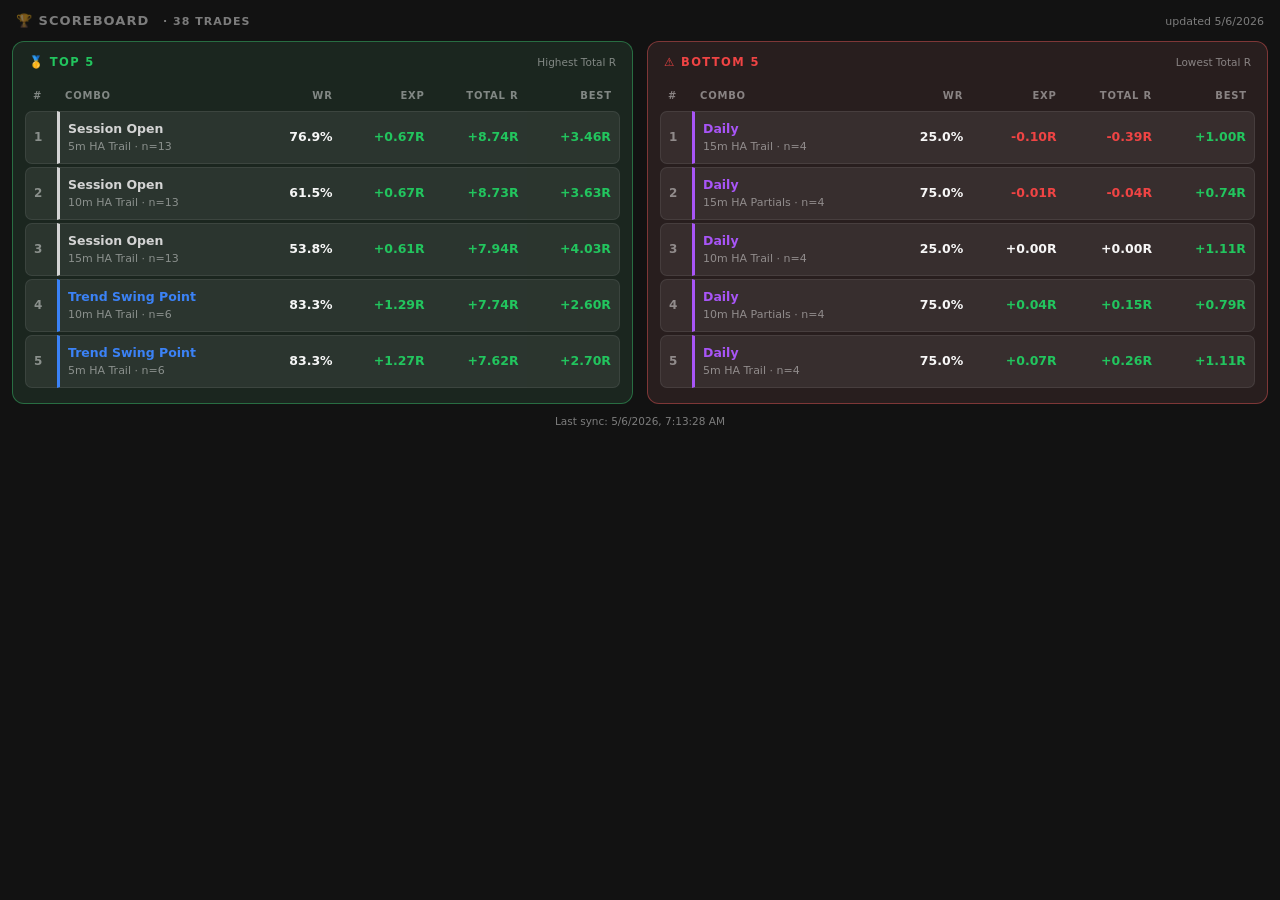
==== commit d4b592d3: "scoreboard: top 5 vs bottom 5 split layout" ====
--- a/index.html
+++ b/index.html
@@ -24,31 +24,67 @@
     background: transparent;
     color: var(--text);
     font-family: ui-sans-serif, system-ui, -apple-system, BlinkMacSystemFont, "Segoe UI", Roboto, sans-serif;
-    font-size: 13.5px;
+    font-size: 13px;
     line-height: 1.45;
     color-scheme: dark;
   }
-  .root { padding: 12px; max-width: 1100px; margin: 0 auto; }
+  .root { padding: 12px; max-width: 1280px; margin: 0 auto; }
 
   .header {
     display: flex;
     align-items: baseline;
     justify-content: space-between;
-    margin-bottom: 12px;
+    margin-bottom: 10px;
     padding: 0 4px;
   }
   .title {
-    font-size: 14px;
+    font-size: 13px;
     font-weight: 700;
     letter-spacing: 0.08em;
     text-transform: uppercase;
     color: var(--muted);
-    display: flex; align-items: center; gap: 6px;
   }
   .meta { color: var(--muted); font-size: 11px; }
-  .empty { color: var(--muted); font-style: italic; font-weight: 400; }
-
-  /* === Leaderboard table === */
+
+  .grid {
+    display: grid;
+    grid-template-columns: 1fr 1fr;
+    gap: 14px;
+  }
+  @media (max-width: 880px) {
+    .grid { grid-template-columns: 1fr; }
+  }
+
+  .panel {
+    border: 1px solid var(--border);
+    border-radius: 12px;
+    background: var(--surface);
+    padding: 12px;
+  }
+  .panel.top {
+    border-color: color-mix(in srgb, var(--green) 38%, var(--border));
+    background: color-mix(in srgb, var(--green) 6%, var(--surface));
+  }
+  .panel.bottom {
+    border-color: color-mix(in srgb, var(--red) 38%, var(--border));
+    background: color-mix(in srgb, var(--red) 6%, var(--surface));
+  }
+  .panel-head {
+    display: flex; align-items: baseline; justify-content: space-between;
+    margin-bottom: 10px;
+    padding: 0 4px;
+  }
+  .panel-title {
+    font-size: 11.5px;
+    font-weight: 700;
+    letter-spacing: 0.12em;
+    text-transform: uppercase;
+  }
+  .panel.top .panel-title { color: var(--green); }
+  .panel.bottom .panel-title { color: var(--red); }
+  .panel-sub { font-size: 10.5px; color: var(--muted); }
+
+  /* === Tables === */
   .lb {
     width: 100%;
     border-collapse: separate;
@@ -56,69 +92,66 @@
     font-variant-numeric: tabular-nums;
   }
   .lb thead th {
-    font-size: 10.5px;
+    font-size: 10px;
     font-weight: 600;
     letter-spacing: 0.08em;
     text-transform: uppercase;
     color: var(--muted);
     text-align: right;
-    padding: 6px 12px;
+    padding: 5px 8px;
     border: none;
   }
   .lb thead th:first-child,
   .lb thead th:nth-child(2) { text-align: left; }
 
-  .lb tbody tr {
-    background: var(--surface);
-    border: 1px solid var(--border);
-  }
   .lb tbody td {
-    padding: 10px 12px;
+    padding: 8px 8px;
+    background: var(--surface-strong);
     border-top: 1px solid var(--border);
     border-bottom: 1px solid var(--border);
     text-align: right;
-    background: var(--surface);
   }
   .lb tbody td:first-child {
     border-left: 1px solid var(--border);
-    border-radius: 8px 0 0 8px;
+    border-radius: 7px 0 0 7px;
     text-align: left;
-    width: 38px;
-    color: var(--muted);
-    font-weight: 600;
-    font-size: 12.5px;
+    width: 32px;
+    color: var(--muted);
+    font-weight: 700;
+    font-size: 12px;
   }
   .lb tbody td:nth-child(2) {
     text-align: left;
-    /* AVWAP color stripe lives here */
     border-left: 3px solid var(--accent, var(--border-strong));
   }
   .lb tbody td:last-child {
     border-right: 1px solid var(--border);
-    border-radius: 0 8px 8px 0;
-  }
-
-  .lb tbody tr.rank-1 td { background: color-mix(in srgb, var(--accent, #ffffff) 14%, var(--surface)); }
-  .lb tbody tr.rank-1 td:first-child { color: var(--gold); }
-
-  .combo-cell { display: flex; flex-direction: column; gap: 2px; }
+    border-radius: 0 7px 7px 0;
+  }
+
+  .combo-cell { display: flex; flex-direction: column; gap: 1px; }
   .combo-avwap {
     color: var(--accent, var(--text));
-    font-size: 13px;
+    font-size: 12.5px;
     font-weight: 700;
-    letter-spacing: 0.005em;
   }
   .combo-method {
-    font-size: 11.5px;
+    font-size: 11px;
     color: var(--muted);
     font-weight: 500;
   }
 
-  .num { font-weight: 600; color: var(--value); font-size: 13px; }
+  .num { font-weight: 600; color: var(--value); font-size: 12.5px; }
   .num.pos { color: var(--green); }
   .num.neg { color: var(--red); }
   .num.muted { color: var(--muted); font-weight: 500; }
-  .num-sub { display: block; font-size: 10.5px; font-weight: 500; color: var(--muted); margin-top: 1px; }
+
+  .empty {
+    text-align: center;
+    color: var(--muted);
+    font-style: italic;
+    padding: 16px;
+  }
 
   .footer {
     margin-top: 10px;
@@ -142,21 +175,51 @@
     <div class="meta" id="updated-at">loading…</div>
   </div>
 
-  <table class="lb" id="lb">
-    <thead>
-      <tr>
-        <th>#</th>
-        <th>Combo</th>
-        <th>Win Rate</th>
-        <th>Expectancy</th>
-        <th>Total R</th>
-        <th>Best Trade</th>
-      </tr>
-    </thead>
-    <tbody id="lb-body">
-      <tr><td colspan="6" style="text-align:center;color:var(--muted)">loading…</td></tr>
-    </tbody>
-  </table>
+  <div class="grid">
+    <div class="panel top">
+      <div class="panel-head">
+        <div class="panel-title">🥇 Top 5</div>
+        <div class="panel-sub">Highest Total R</div>
+      </div>
+      <table class="lb">
+        <thead>
+          <tr>
+            <th>#</th>
+            <th>Combo</th>
+            <th>WR</th>
+            <th>Exp</th>
+            <th>Total R</th>
+            <th>Best</th>
+          </tr>
+        </thead>
+        <tbody id="top-body">
+          <tr><td colspan="6" class="empty">loading…</td></tr>
+        </tbody>
+      </table>
+    </div>
+
+    <div class="panel bottom">
+      <div class="panel-head">
+        <div class="panel-title">⚠️ Bottom 5</div>
+        <div class="panel-sub">Lowest Total R</div>
+      </div>
+      <table class="lb">
+        <thead>
+          <tr>
+            <th>#</th>
+            <th>Combo</th>
+            <th>WR</th>
+            <th>Exp</th>
+            <th>Total R</th>
+            <th>Best</th>
+          </tr>
+        </thead>
+        <tbody id="bottom-body">
+          <tr><td colspan="6" class="empty">loading…</td></tr>
+        </tbody>
+      </table>
+    </div>
+  </div>
 
   <div class="footer" id="footer"></div>
 </div>
@@ -192,39 +255,51 @@
     return `updated ${d.toLocaleDateString()}`;
   }
 
+  function rowHtml(c, displayRank) {
+    const cls = AVWAP_CLASS[c.avwap] || '';
+    return `
+      <tr class="${cls}">
+        <td>${displayRank}</td>
+        <td>
+          <div class="combo-cell">
+            <span class="combo-avwap">${c.avwap}</span>
+            <span class="combo-method">${c.methodology} · n=${c.trades}</span>
+          </div>
+        </td>
+        <td>${fmtPct(c.winRate)}</td>
+        <td>${fmtR(c.expectancy)}</td>
+        <td>${fmtR(c.totalR)}</td>
+        <td>${fmtR(c.highestR)}</td>
+      </tr>`;
+  }
+
   function render(data) {
     const lb = (data && data.leaderboard) || [];
-    const tbody = document.getElementById('lb-body');
     document.getElementById('updated-at').textContent = timeAgo(data?.generatedAt) || '';
     document.getElementById('trade-count').textContent = data?.tradeCount ? `· ${data.tradeCount} trades` : '';
     document.getElementById('footer').textContent = data?.generatedAt
       ? `Last sync: ${new Date(data.generatedAt).toLocaleString()}`
       : '';
 
-    if (!lb.length) {
-      tbody.innerHTML = '<tr><td colspan="6" style="text-align:center;color:var(--muted)">No combos yet</td></tr>';
+    // Filter out combos with no trades — they're not "worst", they're "untraded"
+    const active = lb.filter(c => (c.trades || 0) > 0);
+
+    const topBody = document.getElementById('top-body');
+    const bottomBody = document.getElementById('bottom-body');
+
+    if (!active.length) {
+      topBody.innerHTML = '<tr><td colspan="6" class="empty">No combos yet</td></tr>';
+      bottomBody.innerHTML = '<tr><td colspan="6" class="empty">No combos yet</td></tr>';
       return;
     }
 
-    tbody.innerHTML = lb.map((c, i) => {
-      const cls = AVWAP_CLASS[c.avwap] || '';
-      const rankCls = i === 0 ? 'rank-1' : '';
-      const rankBadge = i === 0 ? '👑' : (i + 1);
-      return `
-        <tr class="${cls} ${rankCls}">
-          <td>${rankBadge}</td>
-          <td>
-            <div class="combo-cell">
-              <span class="combo-avwap">${c.avwap}</span>
-              <span class="combo-method">${c.methodology} · n=${c.trades}</span>
-            </div>
-          </td>
-          <td>${fmtPct(c.winRate)}</td>
-          <td>${fmtR(c.expectancy)}</td>
-          <td>${fmtR(c.totalR)}</td>
-          <td>${fmtR(c.highestR)}</td>
-        </tr>`;
-    }).join('');
+    // Top 5: best first
+    const top5 = active.slice(0, 5);
+    topBody.innerHTML = top5.map((c, i) => rowHtml(c, i + 1)).join('');
+
+    // Bottom 5: worst first (last 5 of the sorted-desc list, then reversed)
+    const bottom5 = active.slice(-5).reverse();
+    bottomBody.innerHTML = bottom5.map((c, i) => rowHtml(c, i + 1)).join('');
   }
 
   // Cache-busted fetch each load
@@ -232,8 +307,9 @@
     .then(r => r.ok ? r.json() : Promise.reject(`HTTP ${r.status}`))
     .then(render)
     .catch(err => {
-      const tbody = document.getElementById('lb-body');
-      tbody.innerHTML = `<tr><td colspan="6" style="text-align:center;color:var(--muted)">Couldn't load scoreboard (${err})</td></tr>`;
+      const msg = `<tr><td colspan="6" class="empty">Couldn't load (${err})</td></tr>`;
+      document.getElementById('top-body').innerHTML = msg;
+      document.getElementById('bottom-body').innerHTML = msg;
     });
 </script>
 </body>
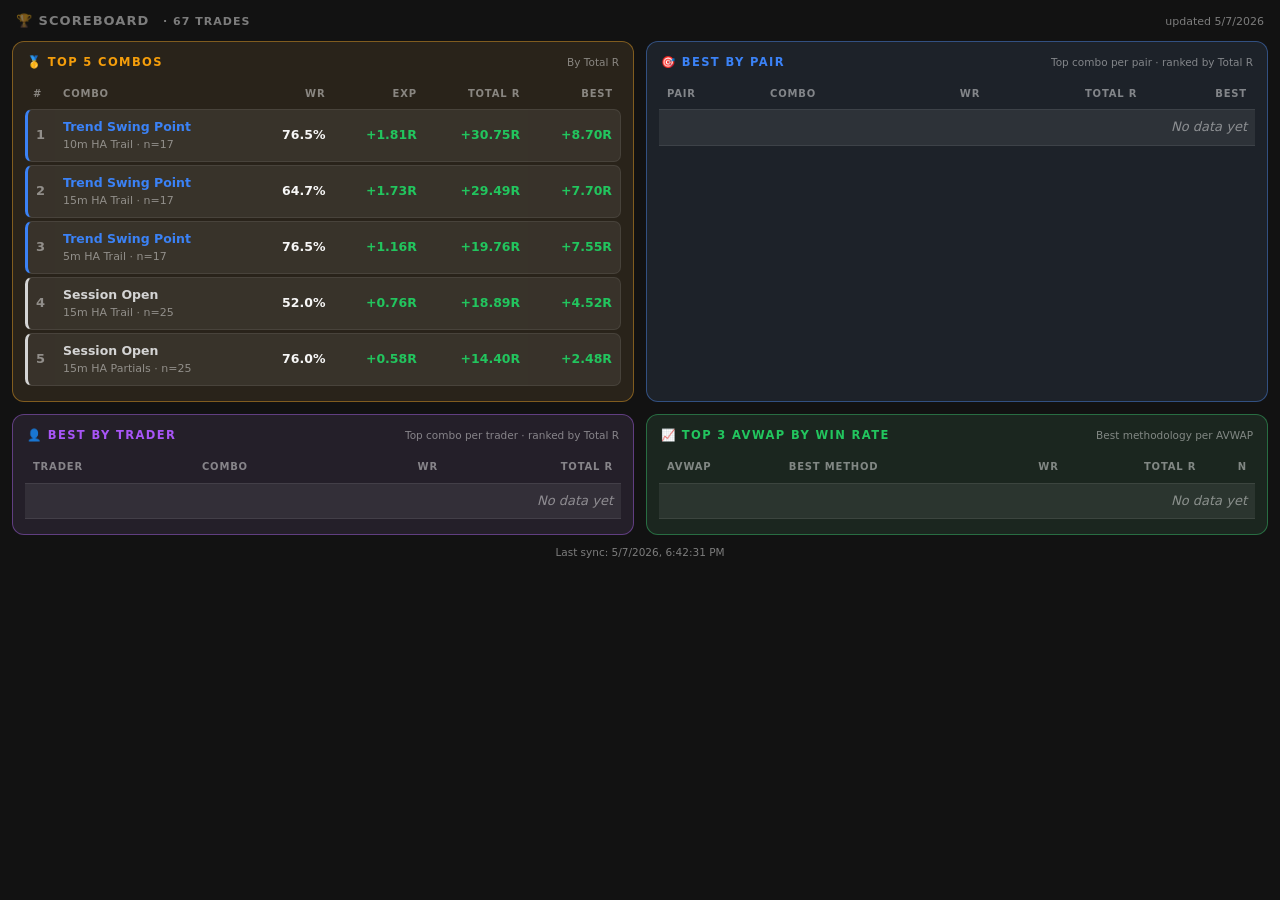
==== commit c0b0973c: "scoreboard: 4-panel layout (Top 5 / Best by Pair / Best by Trader / Top 3 AVWAP by WR) + multi-selec" ====
--- a/index.html
+++ b/index.html
@@ -17,6 +17,8 @@
     --green: #22c55e;
     --red: #ef4444;
     --gold: #f59e0b;
+    --blue: #3b82f6;
+    --purple: #a855f7;
   }
   * { box-sizing: border-box; }
   html, body {
@@ -49,7 +51,8 @@
   .grid {
     display: grid;
     grid-template-columns: 1fr 1fr;
-    gap: 14px;
+    grid-auto-rows: auto;
+    gap: 12px;
   }
   @media (max-width: 880px) {
     .grid { grid-template-columns: 1fr; }
@@ -61,18 +64,15 @@
     background: var(--surface);
     padding: 12px;
   }
-  .panel.top {
-    border-color: color-mix(in srgb, var(--green) 38%, var(--border));
-    background: color-mix(in srgb, var(--green) 6%, var(--surface));
-  }
-  .panel.bottom {
-    border-color: color-mix(in srgb, var(--red) 38%, var(--border));
-    background: color-mix(in srgb, var(--red) 6%, var(--surface));
-  }
+  .panel.top    { border-color: color-mix(in srgb, var(--gold)   38%, var(--border)); background: color-mix(in srgb, var(--gold)   6%, var(--surface)); }
+  .panel.pair   { border-color: color-mix(in srgb, var(--blue)   38%, var(--border)); background: color-mix(in srgb, var(--blue)   6%, var(--surface)); }
+  .panel.trader { border-color: color-mix(in srgb, var(--purple) 38%, var(--border)); background: color-mix(in srgb, var(--purple) 6%, var(--surface)); }
+  .panel.avwap  { border-color: color-mix(in srgb, var(--green)  38%, var(--border)); background: color-mix(in srgb, var(--green)  6%, var(--surface)); }
+
   .panel-head {
     display: flex; align-items: baseline; justify-content: space-between;
-    margin-bottom: 10px;
-    padding: 0 4px;
+    margin-bottom: 8px;
+    padding: 0 2px;
   }
   .panel-title {
     font-size: 11.5px;
@@ -80,8 +80,10 @@
     letter-spacing: 0.12em;
     text-transform: uppercase;
   }
-  .panel.top .panel-title { color: var(--green); }
-  .panel.bottom .panel-title { color: var(--red); }
+  .panel.top    .panel-title { color: var(--gold); }
+  .panel.pair   .panel-title { color: var(--blue); }
+  .panel.trader .panel-title { color: var(--purple); }
+  .panel.avwap  .panel-title { color: var(--green); }
   .panel-sub { font-size: 10.5px; color: var(--muted); }
 
   /* === Tables === */
@@ -100,9 +102,9 @@
     text-align: right;
     padding: 5px 8px;
     border: none;
-  }
-  .lb thead th:first-child,
-  .lb thead th:nth-child(2) { text-align: left; }
+    white-space: nowrap;
+  }
+  .lb thead th.l { text-align: left; }
 
   .lb tbody td {
     padding: 8px 8px;
@@ -110,21 +112,14 @@
     border-top: 1px solid var(--border);
     border-bottom: 1px solid var(--border);
     text-align: right;
-  }
-  .lb tbody td:first-child {
-    border-left: 1px solid var(--border);
+    white-space: nowrap;
+  }
+  .lb tbody td.l { text-align: left; }
+  .lb tbody td.first {
+    border-left: 3px solid var(--accent, var(--border-strong));
     border-radius: 7px 0 0 7px;
-    text-align: left;
-    width: 32px;
-    color: var(--muted);
-    font-weight: 700;
-    font-size: 12px;
-  }
-  .lb tbody td:nth-child(2) {
-    text-align: left;
-    border-left: 3px solid var(--accent, var(--border-strong));
-  }
-  .lb tbody td:last-child {
+  }
+  .lb tbody td.last {
     border-right: 1px solid var(--border);
     border-radius: 0 7px 7px 0;
   }
@@ -135,10 +130,15 @@
     font-size: 12.5px;
     font-weight: 700;
   }
-  .combo-method {
+  .combo-method, .row-sub {
     font-size: 11px;
     color: var(--muted);
     font-weight: 500;
+  }
+  .row-prim {
+    color: var(--text);
+    font-size: 12.5px;
+    font-weight: 700;
   }
 
   .num { font-weight: 600; color: var(--value); font-size: 12.5px; }
@@ -178,14 +178,14 @@
   <div class="grid">
     <div class="panel top">
       <div class="panel-head">
-        <div class="panel-title">🥇 Top 5</div>
-        <div class="panel-sub">Highest Total R</div>
+        <div class="panel-title">🥇 Top 5 Combos</div>
+        <div class="panel-sub">By Total R</div>
       </div>
       <table class="lb">
         <thead>
           <tr>
-            <th>#</th>
-            <th>Combo</th>
+            <th class="l">#</th>
+            <th class="l">Combo</th>
             <th>WR</th>
             <th>Exp</th>
             <th>Total R</th>
@@ -198,24 +198,64 @@
       </table>
     </div>
 
-    <div class="panel bottom">
+    <div class="panel pair">
       <div class="panel-head">
-        <div class="panel-title">⚠️ Bottom 5</div>
-        <div class="panel-sub">Lowest Total R</div>
+        <div class="panel-title">🎯 Best by Pair</div>
+        <div class="panel-sub">Top combo per pair · ranked by Total R</div>
       </div>
       <table class="lb">
         <thead>
           <tr>
-            <th>#</th>
-            <th>Combo</th>
+            <th class="l">Pair</th>
+            <th class="l">Combo</th>
             <th>WR</th>
-            <th>Exp</th>
             <th>Total R</th>
             <th>Best</th>
           </tr>
         </thead>
-        <tbody id="bottom-body">
-          <tr><td colspan="6" class="empty">loading…</td></tr>
+        <tbody id="pair-body">
+          <tr><td colspan="5" class="empty">loading…</td></tr>
+        </tbody>
+      </table>
+    </div>
+
+    <div class="panel trader">
+      <div class="panel-head">
+        <div class="panel-title">👤 Best by Trader</div>
+        <div class="panel-sub">Top combo per trader · ranked by Total R</div>
+      </div>
+      <table class="lb">
+        <thead>
+          <tr>
+            <th class="l">Trader</th>
+            <th class="l">Combo</th>
+            <th>WR</th>
+            <th>Total R</th>
+          </tr>
+        </thead>
+        <tbody id="trader-body">
+          <tr><td colspan="4" class="empty">loading…</td></tr>
+        </tbody>
+      </table>
+    </div>
+
+    <div class="panel avwap">
+      <div class="panel-head">
+        <div class="panel-title">📈 Top 3 AVWAP by Win Rate</div>
+        <div class="panel-sub">Best methodology per AVWAP</div>
+      </div>
+      <table class="lb">
+        <thead>
+          <tr>
+            <th class="l">AVWAP</th>
+            <th class="l">Best Method</th>
+            <th>WR</th>
+            <th>Total R</th>
+            <th>n</th>
+          </tr>
+        </thead>
+        <tbody id="avwap-body">
+          <tr><td colspan="5" class="empty">loading…</td></tr>
         </tbody>
       </table>
     </div>
@@ -255,61 +295,124 @@
     return `updated ${d.toLocaleDateString()}`;
   }
 
-  function rowHtml(c, displayRank) {
-    const cls = AVWAP_CLASS[c.avwap] || '';
-    return `
-      <tr class="${cls}">
-        <td>${displayRank}</td>
-        <td>
-          <div class="combo-cell">
+  function renderTop(rows) {
+    const tbody = document.getElementById('top-body');
+    const active = (rows || []).filter(c => (c.trades || 0) > 0).slice(0, 5);
+    if (!active.length) {
+      tbody.innerHTML = '<tr><td colspan="6" class="empty">No combos yet</td></tr>';
+      return;
+    }
+    tbody.innerHTML = active.map((c, i) => {
+      const cls = AVWAP_CLASS[c.avwap] || '';
+      return `
+        <tr class="${cls}">
+          <td class="l first" style="width:30px;color:var(--muted);font-weight:700">${i + 1}</td>
+          <td class="l">
+            <div class="combo-cell">
+              <span class="combo-avwap">${c.avwap}</span>
+              <span class="combo-method">${c.methodology} · n=${c.trades}</span>
+            </div>
+          </td>
+          <td>${fmtPct(c.winRate)}</td>
+          <td>${fmtR(c.expectancy)}</td>
+          <td>${fmtR(c.totalR)}</td>
+          <td class="last">${fmtR(c.highestR)}</td>
+        </tr>`;
+    }).join('');
+  }
+
+  function renderPair(rows) {
+    const tbody = document.getElementById('pair-body');
+    const active = (rows || []).filter(c => (c.trades || 0) > 0);
+    if (!active.length) {
+      tbody.innerHTML = '<tr><td colspan="5" class="empty">No data yet</td></tr>';
+      return;
+    }
+    tbody.innerHTML = active.map(c => {
+      const cls = AVWAP_CLASS[c.avwap] || '';
+      return `
+        <tr class="${cls}">
+          <td class="l first row-prim">${c.pair}</td>
+          <td class="l">
+            <div class="combo-cell">
+              <span class="combo-avwap">${c.avwap}</span>
+              <span class="combo-method">${c.methodology} · n=${c.trades}</span>
+            </div>
+          </td>
+          <td>${fmtPct(c.winRate)}</td>
+          <td>${fmtR(c.totalR)}</td>
+          <td class="last">${fmtR(c.highestR)}</td>
+        </tr>`;
+    }).join('');
+  }
+
+  function renderTrader(rows) {
+    const tbody = document.getElementById('trader-body');
+    const active = (rows || []).filter(c => (c.trades || 0) > 0);
+    if (!active.length) {
+      tbody.innerHTML = '<tr><td colspan="4" class="empty">No data yet</td></tr>';
+      return;
+    }
+    tbody.innerHTML = active.map(c => {
+      const cls = AVWAP_CLASS[c.avwap] || '';
+      return `
+        <tr class="${cls}">
+          <td class="l first row-prim">${c.trader}</td>
+          <td class="l">
+            <div class="combo-cell">
+              <span class="combo-avwap">${c.avwap}</span>
+              <span class="combo-method">${c.methodology} · n=${c.trades}</span>
+            </div>
+          </td>
+          <td>${fmtPct(c.winRate)}</td>
+          <td class="last">${fmtR(c.totalR)}</td>
+        </tr>`;
+    }).join('');
+  }
+
+  function renderAvwap(rows) {
+    const tbody = document.getElementById('avwap-body');
+    const active = (rows || []).filter(c => (c.trades || 0) > 0);
+    if (!active.length) {
+      tbody.innerHTML = '<tr><td colspan="5" class="empty">No data yet</td></tr>';
+      return;
+    }
+    tbody.innerHTML = active.map(c => {
+      const cls = AVWAP_CLASS[c.avwap] || '';
+      return `
+        <tr class="${cls}">
+          <td class="l first">
             <span class="combo-avwap">${c.avwap}</span>
-            <span class="combo-method">${c.methodology} · n=${c.trades}</span>
-          </div>
-        </td>
-        <td>${fmtPct(c.winRate)}</td>
-        <td>${fmtR(c.expectancy)}</td>
-        <td>${fmtR(c.totalR)}</td>
-        <td>${fmtR(c.highestR)}</td>
-      </tr>`;
+          </td>
+          <td class="l row-sub">${c.methodology}</td>
+          <td>${fmtPct(c.winRate)}</td>
+          <td>${fmtR(c.totalR)}</td>
+          <td class="last"><span class="num muted">${c.trades}</span></td>
+        </tr>`;
+    }).join('');
   }
 
   function render(data) {
-    const lb = (data && data.leaderboard) || [];
     document.getElementById('updated-at').textContent = timeAgo(data?.generatedAt) || '';
     document.getElementById('trade-count').textContent = data?.tradeCount ? `· ${data.tradeCount} trades` : '';
     document.getElementById('footer').textContent = data?.generatedAt
       ? `Last sync: ${new Date(data.generatedAt).toLocaleString()}`
       : '';
 
-    // Filter out combos with no trades — they're not "worst", they're "untraded"
-    const active = lb.filter(c => (c.trades || 0) > 0);
-
-    const topBody = document.getElementById('top-body');
-    const bottomBody = document.getElementById('bottom-body');
-
-    if (!active.length) {
-      topBody.innerHTML = '<tr><td colspan="6" class="empty">No combos yet</td></tr>';
-      bottomBody.innerHTML = '<tr><td colspan="6" class="empty">No combos yet</td></tr>';
-      return;
-    }
-
-    // Top 5: best first
-    const top5 = active.slice(0, 5);
-    topBody.innerHTML = top5.map((c, i) => rowHtml(c, i + 1)).join('');
-
-    // Bottom 5: worst first (last 5 of the sorted-desc list, then reversed)
-    const bottom5 = active.slice(-5).reverse();
-    bottomBody.innerHTML = bottom5.map((c, i) => rowHtml(c, i + 1)).join('');
-  }
-
-  // Cache-busted fetch each load
+    renderTop(data?.leaderboard);
+    renderPair(data?.bestByPair);
+    renderTrader(data?.bestByTrader);
+    renderAvwap(data?.topAvwapByWR);
+  }
+
   fetch(`./data.json?t=${Date.now()}`, { cache: 'no-store' })
     .then(r => r.ok ? r.json() : Promise.reject(`HTTP ${r.status}`))
     .then(render)
     .catch(err => {
       const msg = `<tr><td colspan="6" class="empty">Couldn't load (${err})</td></tr>`;
-      document.getElementById('top-body').innerHTML = msg;
-      document.getElementById('bottom-body').innerHTML = msg;
+      ['top-body', 'pair-body', 'trader-body', 'avwap-body'].forEach(id => {
+        document.getElementById(id).innerHTML = msg;
+      });
     });
 </script>
 </body>
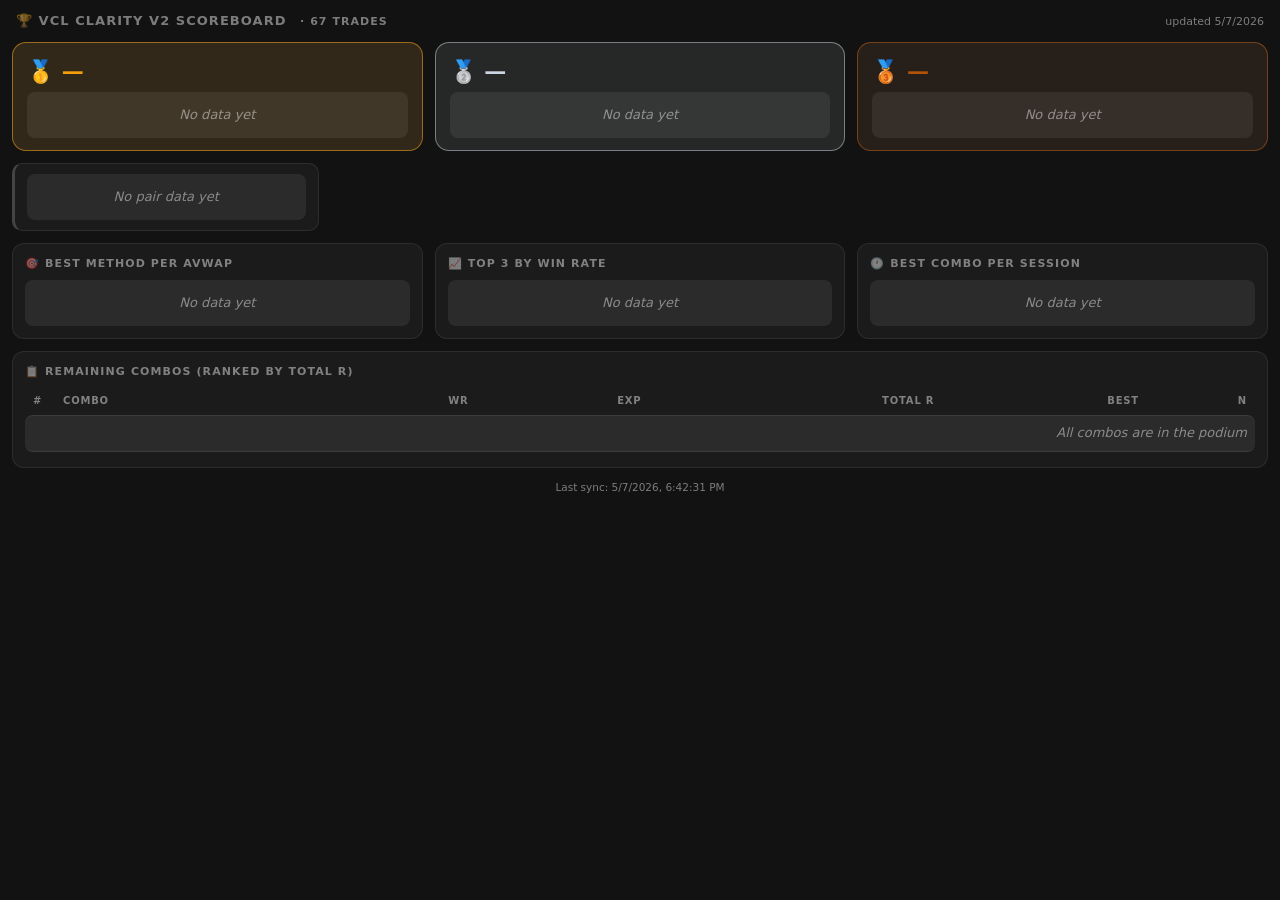
==== commit 5e2b70f2: "V2 scoreboard: podium + pair + session layout, 4 methodologies (10m HA Trail, +2R, BoS Swing Trail, " ====
--- a/index.html
+++ b/index.html
@@ -4,7 +4,7 @@
 <meta charset="utf-8" />
 <meta name="viewport" content="width=device-width, initial-scale=1" />
 <meta name="color-scheme" content="dark" />
-<title>VCL Clarity Scoreboard</title>
+<title>VCL Clarity V2 Scoreboard</title>
 <style>
   :root {
     --text: rgba(255, 255, 255, 0.92);
@@ -17,8 +17,11 @@
     --green: #22c55e;
     --red: #ef4444;
     --gold: #f59e0b;
+    --silver: #cbd5e1;
+    --bronze: #b45309;
     --blue: #3b82f6;
     --purple: #a855f7;
+    --yellow: #eab308;
   }
   * { box-sizing: border-box; }
   html, body {
@@ -27,121 +30,212 @@
     color: var(--text);
     font-family: ui-sans-serif, system-ui, -apple-system, BlinkMacSystemFont, "Segoe UI", Roboto, sans-serif;
     font-size: 13px;
-    line-height: 1.45;
+    line-height: 1.4;
     color-scheme: dark;
   }
   .root { padding: 12px; max-width: 1280px; margin: 0 auto; }
 
   .header {
-    display: flex;
-    align-items: baseline;
-    justify-content: space-between;
+    display: flex; align-items: baseline; justify-content: space-between;
+    margin-bottom: 12px; padding: 0 4px;
+  }
+  .title {
+    font-size: 13px; font-weight: 700;
+    letter-spacing: 0.08em; text-transform: uppercase;
+    color: var(--muted);
+  }
+  .meta { color: var(--muted); font-size: 11px; }
+
+  /* AVWAP color tints — accent per row */
+  .av-trend    { --accent: var(--blue);   }
+  .av-sweep    { --accent: var(--green);  }
+  .av-session  { --accent: var(--yellow); }
+
+  /* ======================= ROW 1: PODIUM ======================= */
+  .podium {
+    display: grid;
+    grid-template-columns: 1fr 1fr 1fr;
+    gap: 12px;
+    margin-bottom: 12px;
+  }
+  .podium-block {
+    border: 1px solid var(--border);
+    border-radius: 14px;
+    background: var(--surface);
+    padding: 14px 14px 12px;
+    display: flex; flex-direction: column;
+    position: relative;
+    overflow: hidden;
+  }
+  .podium-block.gold   { border-color: color-mix(in srgb, var(--gold)   50%, var(--border)); background: color-mix(in srgb, var(--gold)   10%, var(--surface)); }
+  .podium-block.silver { border-color: color-mix(in srgb, var(--silver) 45%, var(--border)); background: color-mix(in srgb, var(--silver)  6%, var(--surface)); }
+  .podium-block.bronze { border-color: color-mix(in srgb, var(--bronze) 50%, var(--border)); background: color-mix(in srgb, var(--bronze)  8%, var(--surface)); }
+  .podium-rank {
+    font-size: 22px; font-weight: 800;
+    display: flex; align-items: center; gap: 6px;
+    margin-bottom: 4px;
+  }
+  .podium-block.gold   .podium-rank { color: var(--gold); }
+  .podium-block.silver .podium-rank { color: var(--silver); }
+  .podium-block.bronze .podium-rank { color: var(--bronze); }
+  .podium-avwap {
+    font-size: 15px; font-weight: 700;
+    color: var(--accent, var(--text));
+    letter-spacing: 0.01em;
+    line-height: 1.2;
+  }
+  .podium-method {
+    font-size: 11.5px; color: var(--muted); font-weight: 500;
     margin-bottom: 10px;
-    padding: 0 4px;
-  }
-  .title {
-    font-size: 13px;
-    font-weight: 700;
-    letter-spacing: 0.08em;
-    text-transform: uppercase;
-    color: var(--muted);
-  }
-  .meta { color: var(--muted); font-size: 11px; }
-
-  .grid {
+  }
+  .podium-total {
+    font-size: 28px; font-weight: 800;
+    letter-spacing: -0.02em;
+    color: var(--green);
+    line-height: 1;
+    margin-bottom: 8px;
+  }
+  .podium-total.neg { color: var(--red); }
+  .podium-total .unit { font-size: 15px; font-weight: 700; opacity: 0.7; margin-left: 2px; }
+  .podium-stats {
+    display: grid; grid-template-columns: 1fr 1fr;
+    gap: 6px 12px;
+    margin-top: 4px;
+  }
+  .stat { display: flex; flex-direction: column; }
+  .stat-label {
+    font-size: 9.5px; font-weight: 600;
+    letter-spacing: 0.08em; text-transform: uppercase;
+    color: var(--muted);
+  }
+  .stat-value { font-size: 13px; font-weight: 700; color: var(--value); }
+  .stat-value.pos { color: var(--green); }
+  .stat-value.neg { color: var(--red); }
+
+  /* ======================= ROW 2: PAIR ROW ======================= */
+  .pair-row {
     display: grid;
-    grid-template-columns: 1fr 1fr;
-    grid-auto-rows: auto;
+    grid-template-columns: repeat(4, 1fr);
+    gap: 10px;
+    margin-bottom: 12px;
+  }
+  .pair-card {
+    border: 1px solid var(--border);
+    border-radius: 10px;
+    background: var(--surface);
+    padding: 10px 12px;
+    display: flex; flex-direction: column; gap: 4px;
+    border-left: 3px solid var(--accent, var(--border-strong));
+  }
+  .pair-tag {
+    font-size: 11px; font-weight: 700;
+    letter-spacing: 0.1em; text-transform: uppercase;
+    color: var(--muted);
+  }
+  .pair-avwap {
+    font-size: 13px; font-weight: 700;
+    color: var(--accent, var(--text));
+    line-height: 1.2;
+  }
+  .pair-method { font-size: 10.5px; color: var(--muted); }
+  .pair-line {
+    display: flex; justify-content: space-between; align-items: baseline;
+    margin-top: 4px;
+    padding-top: 6px;
+    border-top: 1px solid var(--border);
+    font-size: 11px;
+    color: var(--muted);
+  }
+  .pair-line .val { color: var(--value); font-weight: 700; font-variant-numeric: tabular-nums; }
+  .pair-line .val.pos { color: var(--green); }
+  .pair-line .val.neg { color: var(--red); }
+
+  /* ======================= ROW 3: TRIPLE PANELS ======================= */
+  .row3 {
+    display: grid;
+    grid-template-columns: 1fr 1fr 1fr;
     gap: 12px;
-  }
-  @media (max-width: 880px) {
-    .grid { grid-template-columns: 1fr; }
-  }
-
+    margin-bottom: 12px;
+  }
   .panel {
     border: 1px solid var(--border);
     border-radius: 12px;
     background: var(--surface);
     padding: 12px;
   }
-  .panel.top    { border-color: color-mix(in srgb, var(--gold)   38%, var(--border)); background: color-mix(in srgb, var(--gold)   6%, var(--surface)); }
-  .panel.pair   { border-color: color-mix(in srgb, var(--blue)   38%, var(--border)); background: color-mix(in srgb, var(--blue)   6%, var(--surface)); }
-  .panel.trader { border-color: color-mix(in srgb, var(--purple) 38%, var(--border)); background: color-mix(in srgb, var(--purple) 6%, var(--surface)); }
-  .panel.avwap  { border-color: color-mix(in srgb, var(--green)  38%, var(--border)); background: color-mix(in srgb, var(--green)  6%, var(--surface)); }
-
-  .panel-head {
-    display: flex; align-items: baseline; justify-content: space-between;
+  .panel-title {
+    font-size: 11px; font-weight: 700;
+    letter-spacing: 0.1em; text-transform: uppercase;
+    color: var(--muted);
     margin-bottom: 8px;
-    padding: 0 2px;
-  }
-  .panel-title {
-    font-size: 11.5px;
-    font-weight: 700;
-    letter-spacing: 0.12em;
-    text-transform: uppercase;
-  }
-  .panel.top    .panel-title { color: var(--gold); }
-  .panel.pair   .panel-title { color: var(--blue); }
-  .panel.trader .panel-title { color: var(--purple); }
-  .panel.avwap  .panel-title { color: var(--green); }
-  .panel-sub { font-size: 10.5px; color: var(--muted); }
-
-  /* === Tables === */
-  .lb {
+  }
+  .mini-list { display: flex; flex-direction: column; gap: 6px; }
+  .mini-item {
+    display: grid;
+    grid-template-columns: auto 1fr auto;
+    align-items: center;
+    gap: 8px;
+    padding: 8px 10px;
+    background: var(--surface-strong);
+    border-left: 3px solid var(--accent, var(--border-strong));
+    border-radius: 6px;
+    font-variant-numeric: tabular-nums;
+  }
+  .mini-tag {
+    font-size: 10.5px; font-weight: 700;
+    letter-spacing: 0.08em; text-transform: uppercase;
+    color: var(--muted);
+    min-width: 42px;
+  }
+  .mini-body { display: flex; flex-direction: column; min-width: 0; }
+  .mini-avwap { font-size: 12px; font-weight: 700; color: var(--accent, var(--text)); }
+  .mini-method { font-size: 10px; color: var(--muted); }
+  .mini-metric { text-align: right; }
+  .mini-metric .primary {
+    font-size: 13px; font-weight: 800;
+    color: var(--value);
+  }
+  .mini-metric .primary.pos { color: var(--green); }
+  .mini-metric .primary.neg { color: var(--red); }
+  .mini-metric .secondary { font-size: 10px; color: var(--muted); }
+
+  /* ======================= ROW 4: REMAINING TABLE ======================= */
+  .remaining-panel { margin-bottom: 6px; }
+  .rank-table {
     width: 100%;
     border-collapse: separate;
     border-spacing: 0 3px;
     font-variant-numeric: tabular-nums;
   }
-  .lb thead th {
-    font-size: 10px;
-    font-weight: 600;
-    letter-spacing: 0.08em;
-    text-transform: uppercase;
+  .rank-table thead th {
+    font-size: 10px; font-weight: 600;
+    letter-spacing: 0.08em; text-transform: uppercase;
     color: var(--muted);
     text-align: right;
-    padding: 5px 8px;
-    border: none;
+    padding: 4px 8px;
     white-space: nowrap;
   }
-  .lb thead th.l { text-align: left; }
-
-  .lb tbody td {
-    padding: 8px 8px;
+  .rank-table thead th.l { text-align: left; }
+  .rank-table tbody td {
+    padding: 8px;
     background: var(--surface-strong);
     border-top: 1px solid var(--border);
     border-bottom: 1px solid var(--border);
     text-align: right;
     white-space: nowrap;
   }
-  .lb tbody td.l { text-align: left; }
-  .lb tbody td.first {
+  .rank-table tbody td.l { text-align: left; }
+  .rank-table tbody td.first {
     border-left: 3px solid var(--accent, var(--border-strong));
-    border-radius: 7px 0 0 7px;
-  }
-  .lb tbody td.last {
+    border-radius: 6px 0 0 6px;
+  }
+  .rank-table tbody td.last {
     border-right: 1px solid var(--border);
-    border-radius: 0 7px 7px 0;
-  }
-
-  .combo-cell { display: flex; flex-direction: column; gap: 1px; }
-  .combo-avwap {
-    color: var(--accent, var(--text));
-    font-size: 12.5px;
-    font-weight: 700;
-  }
-  .combo-method, .row-sub {
-    font-size: 11px;
-    color: var(--muted);
-    font-weight: 500;
-  }
-  .row-prim {
-    color: var(--text);
-    font-size: 12.5px;
-    font-weight: 700;
-  }
-
-  .num { font-weight: 600; color: var(--value); font-size: 12.5px; }
+    border-radius: 0 6px 6px 0;
+  }
+  .rank-num { color: var(--muted); font-weight: 700; }
+  .rank-avwap { color: var(--accent, var(--text)); font-weight: 700; font-size: 12px; }
+  .rank-method { color: var(--muted); font-size: 10.5px; }
   .num.pos { color: var(--green); }
   .num.neg { color: var(--red); }
   .num.muted { color: var(--muted); font-weight: 500; }
@@ -150,127 +244,90 @@
     text-align: center;
     color: var(--muted);
     font-style: italic;
-    padding: 16px;
+    padding: 14px;
+    background: var(--surface-strong);
+    border-radius: 8px;
   }
 
   .footer {
-    margin-top: 10px;
+    margin-top: 12px;
     text-align: center;
     color: var(--muted);
     font-size: 10.5px;
   }
 
-  /* AVWAP color tints */
-  .avwap-daily              { --accent: #a855f7; }
-  .avwap-session-open       { --accent: #d4d4d4; }
-  .avwap-session-hl         { --accent: #eab308; }
-  .avwap-trend-swing-point  { --accent: #3b82f6; }
-  .avwap-sweep-bos          { --accent: #22c55e; }
+  /* Responsive: collapse podium & rows on narrow screens */
+  @media (max-width: 900px) {
+    .podium, .pair-row, .row3 { grid-template-columns: 1fr; }
+    .podium-block { padding: 12px; }
+    .podium-total { font-size: 24px; }
+  }
 </style>
 </head>
 <body>
 <div class="root">
   <div class="header">
-    <div class="title">🏆 Scoreboard <span class="meta" id="trade-count" style="margin-left:8px"></span></div>
+    <div class="title">🏆 VCL Clarity V2 Scoreboard <span class="meta" id="trade-count" style="margin-left:8px"></span></div>
     <div class="meta" id="updated-at">loading…</div>
   </div>
 
-  <div class="grid">
-    <div class="panel top">
-      <div class="panel-head">
-        <div class="panel-title">🥇 Top 5 Combos</div>
-        <div class="panel-sub">By Total R</div>
-      </div>
-      <table class="lb">
-        <thead>
-          <tr>
-            <th class="l">#</th>
-            <th class="l">Combo</th>
-            <th>WR</th>
-            <th>Exp</th>
-            <th>Total R</th>
-            <th>Best</th>
-          </tr>
-        </thead>
-        <tbody id="top-body">
-          <tr><td colspan="6" class="empty">loading…</td></tr>
-        </tbody>
-      </table>
+  <!-- ROW 1: PODIUM (1st / 2nd / 3rd by Total R) -->
+  <div class="podium" id="podium">
+    <div class="podium-block gold"   id="podium-1"><div class="empty">loading…</div></div>
+    <div class="podium-block silver" id="podium-2"><div class="empty">loading…</div></div>
+    <div class="podium-block bronze" id="podium-3"><div class="empty">loading…</div></div>
+  </div>
+
+  <!-- ROW 2: TOP COMBO BY PAIR -->
+  <div class="pair-row" id="pair-row">
+    <div class="pair-card"><div class="empty">loading…</div></div>
+  </div>
+
+  <!-- ROW 3: BEST/AVWAP · TOP WR · BEST/SESSION -->
+  <div class="row3">
+    <div class="panel">
+      <div class="panel-title">🎯 Best Method per AVWAP</div>
+      <div class="mini-list" id="best-avwap"><div class="empty">loading…</div></div>
     </div>
-
-    <div class="panel pair">
-      <div class="panel-head">
-        <div class="panel-title">🎯 Best by Pair</div>
-        <div class="panel-sub">Top combo per pair · ranked by Total R</div>
-      </div>
-      <table class="lb">
-        <thead>
-          <tr>
-            <th class="l">Pair</th>
-            <th class="l">Combo</th>
-            <th>WR</th>
-            <th>Total R</th>
-            <th>Best</th>
-          </tr>
-        </thead>
-        <tbody id="pair-body">
-          <tr><td colspan="5" class="empty">loading…</td></tr>
-        </tbody>
-      </table>
+    <div class="panel">
+      <div class="panel-title">📈 Top 3 by Win Rate</div>
+      <div class="mini-list" id="top-wr"><div class="empty">loading…</div></div>
     </div>
-
-    <div class="panel trader">
-      <div class="panel-head">
-        <div class="panel-title">👤 Best by Trader</div>
-        <div class="panel-sub">Top combo per trader · ranked by Total R</div>
-      </div>
-      <table class="lb">
-        <thead>
-          <tr>
-            <th class="l">Trader</th>
-            <th class="l">Combo</th>
-            <th>WR</th>
-            <th>Total R</th>
-          </tr>
-        </thead>
-        <tbody id="trader-body">
-          <tr><td colspan="4" class="empty">loading…</td></tr>
-        </tbody>
-      </table>
-    </div>
-
-    <div class="panel avwap">
-      <div class="panel-head">
-        <div class="panel-title">📈 Top 3 AVWAP by Win Rate</div>
-        <div class="panel-sub">Best methodology per AVWAP</div>
-      </div>
-      <table class="lb">
-        <thead>
-          <tr>
-            <th class="l">AVWAP</th>
-            <th class="l">Best Method</th>
-            <th>WR</th>
-            <th>Total R</th>
-            <th>n</th>
-          </tr>
-        </thead>
-        <tbody id="avwap-body">
-          <tr><td colspan="5" class="empty">loading…</td></tr>
-        </tbody>
-      </table>
+    <div class="panel">
+      <div class="panel-title">🕐 Best Combo per Session</div>
+      <div class="mini-list" id="best-session"><div class="empty">loading…</div></div>
     </div>
   </div>
 
+  <!-- ROW 4: REMAINING COMBOS -->
+  <div class="panel remaining-panel">
+    <div class="panel-title">📋 Remaining Combos (Ranked by Total R)</div>
+    <table class="rank-table">
+      <thead>
+        <tr>
+          <th class="l" style="width:30px">#</th>
+          <th class="l">Combo</th>
+          <th>WR</th>
+          <th>Exp</th>
+          <th>Total R</th>
+          <th>Best</th>
+          <th>n</th>
+        </tr>
+      </thead>
+      <tbody id="remaining-body">
+        <tr><td colspan="7" class="empty">loading…</td></tr>
+      </tbody>
+    </table>
+  </div>
+
   <div class="footer" id="footer"></div>
 </div>
 
 <script>
-  const AVWAP_CLASS = {
-    'Daily': 'avwap-daily',
-    'Session Open': 'avwap-session-open',
-    'Session H/L': 'avwap-session-hl',
-    'Trend Swing Point': 'avwap-trend-swing-point',
-    'Sweep + BoS': 'avwap-sweep-bos',
+  const AV_CLASS = {
+    'Trend Swing Point': 'av-trend',
+    'Sweep + BoS':       'av-sweep',
+    'Session H/L':       'av-session',
   };
 
   function fmtR(n, withSign = true) {
@@ -279,9 +336,10 @@
     const cls = n > 0 ? 'pos' : (n < 0 ? 'neg' : '');
     return `<span class="num ${cls}">${sign}${n.toFixed(2)}R</span>`;
   }
-  function fmtPct(n) {
-    if (n === null || n === undefined || Number.isNaN(n)) return '<span class="num muted">—</span>';
-    return `<span class="num">${(n * 100).toFixed(1)}%</span>`;
+  function fmtWR(c) {
+    if (c.trades === 0 || c.winRate === null || c.winRate === undefined) return '—';
+    const pct = Math.round(c.winRate * 100);
+    return `${pct}% [${c.wins}W/${c.losses}L]`;
   }
   function timeAgo(iso) {
     if (!iso) return '';
@@ -295,98 +353,162 @@
     return `updated ${d.toLocaleDateString()}`;
   }
 
-  function renderTop(rows) {
-    const tbody = document.getElementById('top-body');
-    const active = (rows || []).filter(c => (c.trades || 0) > 0).slice(0, 5);
-    if (!active.length) {
-      tbody.innerHTML = '<tr><td colspan="6" class="empty">No combos yet</td></tr>';
+  // -------- ROW 1: PODIUM --------
+  function renderPodium(top3) {
+    ['gold', 'silver', 'bronze'].forEach((tier, i) => {
+      const el = document.getElementById(`podium-${i + 1}`);
+      const c = top3?.[i];
+      const medal = ['🥇', '🥈', '🥉'][i];
+      if (!c) {
+        el.innerHTML = `<div class="podium-rank">${medal} —</div><div class="empty">No data yet</div>`;
+        return;
+      }
+      const totalCls = c.totalR < 0 ? 'neg' : '';
+      const avClass = AV_CLASS[c.avwap] || '';
+      el.className = `podium-block ${tier} ${avClass}`;
+      el.innerHTML = `
+        <div class="podium-rank">${medal} #${i + 1}</div>
+        <div class="podium-avwap">${c.avwap}</div>
+        <div class="podium-method">${c.method}</div>
+        <div class="podium-total ${totalCls}">${c.totalR >= 0 ? '+' : ''}${c.totalR.toFixed(2)}<span class="unit">R</span></div>
+        <div class="podium-stats">
+          <div class="stat">
+            <div class="stat-label">Win Rate</div>
+            <div class="stat-value">${fmtWR(c)}</div>
+          </div>
+          <div class="stat">
+            <div class="stat-label">Expectancy</div>
+            <div class="stat-value ${c.expectancy > 0 ? 'pos' : c.expectancy < 0 ? 'neg' : ''}">${c.expectancy != null ? (c.expectancy >= 0 ? '+' : '') + c.expectancy.toFixed(2) + 'R' : '—'}</div>
+          </div>
+          <div class="stat">
+            <div class="stat-label">Best Trade</div>
+            <div class="stat-value ${c.highestR > 0 ? 'pos' : c.highestR < 0 ? 'neg' : ''}">${c.highestR != null ? (c.highestR >= 0 ? '+' : '') + c.highestR.toFixed(2) + 'R' : '—'}</div>
+          </div>
+          <div class="stat">
+            <div class="stat-label">Trades</div>
+            <div class="stat-value">${c.trades}</div>
+          </div>
+        </div>`;
+    });
+  }
+
+  // -------- ROW 2: PAIR ROW --------
+  function renderPairRow(byPair) {
+    const container = document.getElementById('pair-row');
+    if (!byPair || !byPair.length) {
+      container.innerHTML = '<div class="pair-card"><div class="empty">No pair data yet</div></div>';
       return;
     }
-    tbody.innerHTML = active.map((c, i) => {
-      const cls = AVWAP_CLASS[c.avwap] || '';
+    container.innerHTML = byPair.map(c => {
+      const avClass = AV_CLASS[c.avwap] || '';
       return `
-        <tr class="${cls}">
-          <td class="l first" style="width:30px;color:var(--muted);font-weight:700">${i + 1}</td>
+        <div class="pair-card ${avClass}">
+          <div class="pair-tag">${c.pair}</div>
+          <div class="pair-avwap">${c.avwap}</div>
+          <div class="pair-method">${c.method}</div>
+          <div class="pair-line">
+            <span>Total R</span>
+            <span class="val ${c.totalR > 0 ? 'pos' : c.totalR < 0 ? 'neg' : ''}">${c.totalR >= 0 ? '+' : ''}${c.totalR.toFixed(2)}R</span>
+          </div>
+          <div class="pair-line">
+            <span>WR · n=${c.trades}</span>
+            <span class="val">${fmtWR(c)}</span>
+          </div>
+        </div>`;
+    }).join('');
+  }
+
+  // -------- ROW 3: Left panel — Best method per AVWAP --------
+  function renderBestAvwap(rows) {
+    const el = document.getElementById('best-avwap');
+    if (!rows || !rows.length) {
+      el.innerHTML = '<div class="empty">No data yet</div>';
+      return;
+    }
+    el.innerHTML = rows.map(c => {
+      const avClass = AV_CLASS[c.avwap] || '';
+      return `
+        <div class="mini-item ${avClass}">
+          <div class="mini-body">
+            <div class="mini-avwap">${c.avwap}</div>
+            <div class="mini-method">${c.method}</div>
+          </div>
+          <div class="mini-metric">
+            <div class="primary ${c.totalR > 0 ? 'pos' : c.totalR < 0 ? 'neg' : ''}">${c.totalR >= 0 ? '+' : ''}${c.totalR.toFixed(2)}R</div>
+            <div class="secondary">n=${c.trades} · WR ${c.winRate != null ? Math.round(c.winRate * 100) + '%' : '—'}</div>
+          </div>
+        </div>`;
+    }).join('');
+  }
+
+  // -------- ROW 3: Middle panel — Top 3 by Win Rate --------
+  function renderTopWR(rows) {
+    const el = document.getElementById('top-wr');
+    if (!rows || !rows.length) {
+      el.innerHTML = '<div class="empty">No data yet</div>';
+      return;
+    }
+    el.innerHTML = rows.map((c, i) => {
+      const avClass = AV_CLASS[c.avwap] || '';
+      return `
+        <div class="mini-item ${avClass}">
+          <div class="mini-tag">${['🥇','🥈','🥉'][i] || '#' + (i+1)}</div>
+          <div class="mini-body">
+            <div class="mini-avwap">${c.avwap}</div>
+            <div class="mini-method">${c.method}</div>
+          </div>
+          <div class="mini-metric">
+            <div class="primary">${Math.round(c.winRate * 100)}%</div>
+            <div class="secondary">${c.wins}W/${c.losses}L · n=${c.trades}</div>
+          </div>
+        </div>`;
+    }).join('');
+  }
+
+  // -------- ROW 3: Right panel — Best combo per Session --------
+  function renderBestSession(rows) {
+    const el = document.getElementById('best-session');
+    if (!rows || !rows.length) {
+      el.innerHTML = '<div class="empty">No data yet</div>';
+      return;
+    }
+    el.innerHTML = rows.map(c => {
+      const avClass = AV_CLASS[c.avwap] || '';
+      return `
+        <div class="mini-item ${avClass}">
+          <div class="mini-tag">${c.session}</div>
+          <div class="mini-body">
+            <div class="mini-avwap">${c.avwap}</div>
+            <div class="mini-method">${c.method}</div>
+          </div>
+          <div class="mini-metric">
+            <div class="primary ${c.totalR > 0 ? 'pos' : c.totalR < 0 ? 'neg' : ''}">${c.totalR >= 0 ? '+' : ''}${c.totalR.toFixed(2)}R</div>
+            <div class="secondary">n=${c.trades}</div>
+          </div>
+        </div>`;
+    }).join('');
+  }
+
+  // -------- ROW 4: Remaining combos (rank 4+) --------
+  function renderRemaining(rows) {
+    const tbody = document.getElementById('remaining-body');
+    if (!rows || !rows.length) {
+      tbody.innerHTML = '<tr><td colspan="7" class="empty">All combos are in the podium</td></tr>';
+      return;
+    }
+    tbody.innerHTML = rows.map((c, i) => {
+      const avClass = AV_CLASS[c.avwap] || '';
+      return `
+        <tr class="${avClass}">
+          <td class="l first"><span class="rank-num">${i + 4}</span></td>
           <td class="l">
-            <div class="combo-cell">
-              <span class="combo-avwap">${c.avwap}</span>
-              <span class="combo-method">${c.methodology} · n=${c.trades}</span>
-            </div>
+            <div><span class="rank-avwap">${c.avwap}</span></div>
+            <div class="rank-method">${c.method}</div>
           </td>
-          <td>${fmtPct(c.winRate)}</td>
+          <td>${fmtWR(c)}</td>
           <td>${fmtR(c.expectancy)}</td>
           <td>${fmtR(c.totalR)}</td>
-          <td class="last">${fmtR(c.highestR)}</td>
-        </tr>`;
-    }).join('');
-  }
-
-  function renderPair(rows) {
-    const tbody = document.getElementById('pair-body');
-    const active = (rows || []).filter(c => (c.trades || 0) > 0);
-    if (!active.length) {
-      tbody.innerHTML = '<tr><td colspan="5" class="empty">No data yet</td></tr>';
-      return;
-    }
-    tbody.innerHTML = active.map(c => {
-      const cls = AVWAP_CLASS[c.avwap] || '';
-      return `
-        <tr class="${cls}">
-          <td class="l first row-prim">${c.pair}</td>
-          <td class="l">
-            <div class="combo-cell">
-              <span class="combo-avwap">${c.avwap}</span>
-              <span class="combo-method">${c.methodology} · n=${c.trades}</span>
-            </div>
-          </td>
-          <td>${fmtPct(c.winRate)}</td>
-          <td>${fmtR(c.totalR)}</td>
-          <td class="last">${fmtR(c.highestR)}</td>
-        </tr>`;
-    }).join('');
-  }
-
-  function renderTrader(rows) {
-    const tbody = document.getElementById('trader-body');
-    const active = (rows || []).filter(c => (c.trades || 0) > 0);
-    if (!active.length) {
-      tbody.innerHTML = '<tr><td colspan="4" class="empty">No data yet</td></tr>';
-      return;
-    }
-    tbody.innerHTML = active.map(c => {
-      const cls = AVWAP_CLASS[c.avwap] || '';
-      return `
-        <tr class="${cls}">
-          <td class="l first row-prim">${c.trader}</td>
-          <td class="l">
-            <div class="combo-cell">
-              <span class="combo-avwap">${c.avwap}</span>
-              <span class="combo-method">${c.methodology} · n=${c.trades}</span>
-            </div>
-          </td>
-          <td>${fmtPct(c.winRate)}</td>
-          <td class="last">${fmtR(c.totalR)}</td>
-        </tr>`;
-    }).join('');
-  }
-
-  function renderAvwap(rows) {
-    const tbody = document.getElementById('avwap-body');
-    const active = (rows || []).filter(c => (c.trades || 0) > 0);
-    if (!active.length) {
-      tbody.innerHTML = '<tr><td colspan="5" class="empty">No data yet</td></tr>';
-      return;
-    }
-    tbody.innerHTML = active.map(c => {
-      const cls = AVWAP_CLASS[c.avwap] || '';
-      return `
-        <tr class="${cls}">
-          <td class="l first">
-            <span class="combo-avwap">${c.avwap}</span>
-          </td>
-          <td class="l row-sub">${c.methodology}</td>
-          <td>${fmtPct(c.winRate)}</td>
-          <td>${fmtR(c.totalR)}</td>
+          <td>${fmtR(c.highestR)}</td>
           <td class="last"><span class="num muted">${c.trades}</span></td>
         </tr>`;
     }).join('');
@@ -394,25 +516,29 @@
 
   function render(data) {
     document.getElementById('updated-at').textContent = timeAgo(data?.generatedAt) || '';
-    document.getElementById('trade-count').textContent = data?.tradeCount ? `· ${data.tradeCount} trades` : '';
+    document.getElementById('trade-count').textContent = data?.tradeCount != null ? `· ${data.tradeCount} trades` : '';
     document.getElementById('footer').textContent = data?.generatedAt
       ? `Last sync: ${new Date(data.generatedAt).toLocaleString()}`
       : '';
 
-    renderTop(data?.leaderboard);
-    renderPair(data?.bestByPair);
-    renderTrader(data?.bestByTrader);
-    renderAvwap(data?.topAvwapByWR);
+    renderPodium(data?.top3);
+    renderPairRow(data?.byPair);
+    renderBestAvwap(data?.bestPerAvwap);
+    renderTopWR(data?.topWR);
+    renderBestSession(data?.bestPerSession);
+    renderRemaining(data?.remaining);
   }
 
   fetch(`./data.json?t=${Date.now()}`, { cache: 'no-store' })
     .then(r => r.ok ? r.json() : Promise.reject(`HTTP ${r.status}`))
     .then(render)
     .catch(err => {
-      const msg = `<tr><td colspan="6" class="empty">Couldn't load (${err})</td></tr>`;
-      ['top-body', 'pair-body', 'trader-body', 'avwap-body'].forEach(id => {
+      const msg = `<div class="empty">Couldn't load (${err})</div>`;
+      ['podium-1','podium-2','podium-3','best-avwap','top-wr','best-session'].forEach(id => {
         document.getElementById(id).innerHTML = msg;
       });
+      document.getElementById('pair-row').innerHTML = `<div class="pair-card">${msg}</div>`;
+      document.getElementById('remaining-body').innerHTML = `<tr><td colspan="7" class="empty">Couldn't load (${err})</td></tr>`;
     });
 </script>
 </body>
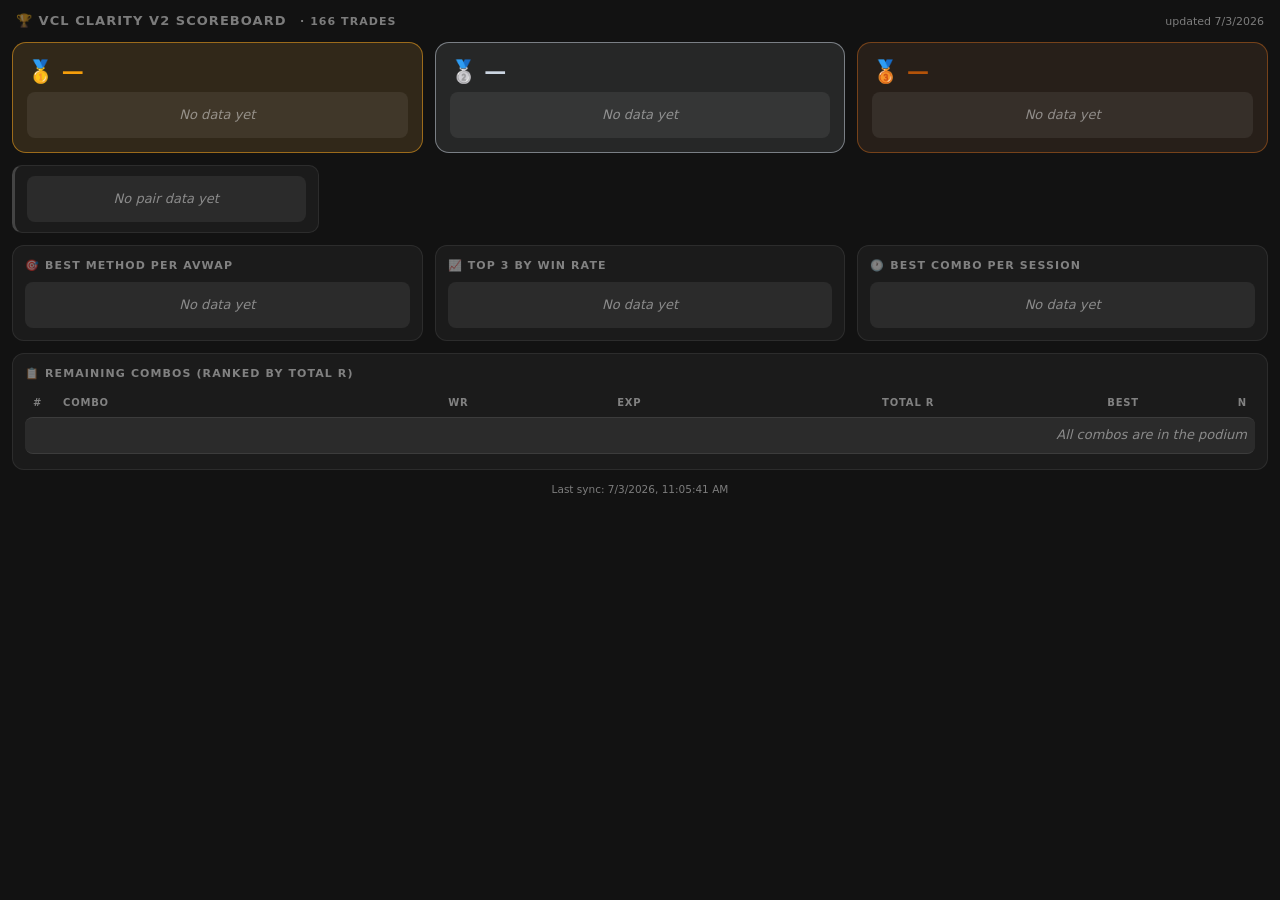
==== commit 10f7e25e: "V2 scoreboard" ====
--- a/index.html
+++ b/index.html
@@ -39,224 +39,82 @@
     display: flex; align-items: baseline; justify-content: space-between;
     margin-bottom: 12px; padding: 0 4px;
   }
-  .title {
-    font-size: 13px; font-weight: 700;
-    letter-spacing: 0.08em; text-transform: uppercase;
-    color: var(--muted);
-  }
+  .title { font-size: 13px; font-weight: 700; letter-spacing: 0.08em; text-transform: uppercase; color: var(--muted); }
   .meta { color: var(--muted); font-size: 11px; }
 
-  /* AVWAP color tints — accent per row */
   .av-trend    { --accent: var(--blue);   }
   .av-sweep    { --accent: var(--green);  }
   .av-session  { --accent: var(--yellow); }
 
-  /* ======================= ROW 1: PODIUM ======================= */
-  .podium {
-    display: grid;
-    grid-template-columns: 1fr 1fr 1fr;
-    gap: 12px;
-    margin-bottom: 12px;
-  }
-  .podium-block {
-    border: 1px solid var(--border);
-    border-radius: 14px;
-    background: var(--surface);
-    padding: 14px 14px 12px;
-    display: flex; flex-direction: column;
-    position: relative;
-    overflow: hidden;
-  }
+  /* ROW 1 — PODIUM */
+  .podium { display: grid; grid-template-columns: 1fr 1fr 1fr; gap: 12px; margin-bottom: 12px; }
+  .podium-block { border: 1px solid var(--border); border-radius: 14px; background: var(--surface); padding: 14px; display: flex; flex-direction: column; position: relative; overflow: hidden; }
   .podium-block.gold   { border-color: color-mix(in srgb, var(--gold)   50%, var(--border)); background: color-mix(in srgb, var(--gold)   10%, var(--surface)); }
   .podium-block.silver { border-color: color-mix(in srgb, var(--silver) 45%, var(--border)); background: color-mix(in srgb, var(--silver)  6%, var(--surface)); }
   .podium-block.bronze { border-color: color-mix(in srgb, var(--bronze) 50%, var(--border)); background: color-mix(in srgb, var(--bronze)  8%, var(--surface)); }
-  .podium-rank {
-    font-size: 22px; font-weight: 800;
-    display: flex; align-items: center; gap: 6px;
-    margin-bottom: 4px;
-  }
+  .podium-rank { font-size: 22px; font-weight: 800; display: flex; align-items: center; gap: 6px; margin-bottom: 4px; }
   .podium-block.gold   .podium-rank { color: var(--gold); }
   .podium-block.silver .podium-rank { color: var(--silver); }
   .podium-block.bronze .podium-rank { color: var(--bronze); }
-  .podium-avwap {
-    font-size: 15px; font-weight: 700;
-    color: var(--accent, var(--text));
-    letter-spacing: 0.01em;
-    line-height: 1.2;
-  }
-  .podium-method {
-    font-size: 11.5px; color: var(--muted); font-weight: 500;
-    margin-bottom: 10px;
-  }
-  .podium-total {
-    font-size: 28px; font-weight: 800;
-    letter-spacing: -0.02em;
-    color: var(--green);
-    line-height: 1;
-    margin-bottom: 8px;
-  }
+  .podium-avwap { font-size: 15px; font-weight: 700; color: var(--accent, var(--text)); line-height: 1.2; }
+  .podium-method { font-size: 11.5px; color: var(--muted); font-weight: 500; margin-bottom: 10px; }
+  .podium-total { font-size: 28px; font-weight: 800; letter-spacing: -0.02em; color: var(--green); line-height: 1; margin-bottom: 8px; }
   .podium-total.neg { color: var(--red); }
   .podium-total .unit { font-size: 15px; font-weight: 700; opacity: 0.7; margin-left: 2px; }
-  .podium-stats {
-    display: grid; grid-template-columns: 1fr 1fr;
-    gap: 6px 12px;
-    margin-top: 4px;
-  }
+  .podium-stats { display: grid; grid-template-columns: 1fr 1fr; gap: 6px 12px; margin-top: 4px; }
   .stat { display: flex; flex-direction: column; }
-  .stat-label {
-    font-size: 9.5px; font-weight: 600;
-    letter-spacing: 0.08em; text-transform: uppercase;
-    color: var(--muted);
-  }
+  .stat-label { font-size: 9.5px; font-weight: 600; letter-spacing: 0.08em; text-transform: uppercase; color: var(--muted); }
   .stat-value { font-size: 13px; font-weight: 700; color: var(--value); }
   .stat-value.pos { color: var(--green); }
   .stat-value.neg { color: var(--red); }
 
-  /* ======================= ROW 2: PAIR ROW ======================= */
-  .pair-row {
-    display: grid;
-    grid-template-columns: repeat(4, 1fr);
-    gap: 10px;
-    margin-bottom: 12px;
-  }
-  .pair-card {
-    border: 1px solid var(--border);
-    border-radius: 10px;
-    background: var(--surface);
-    padding: 10px 12px;
-    display: flex; flex-direction: column; gap: 4px;
-    border-left: 3px solid var(--accent, var(--border-strong));
-  }
-  .pair-tag {
-    font-size: 11px; font-weight: 700;
-    letter-spacing: 0.1em; text-transform: uppercase;
-    color: var(--muted);
-  }
-  .pair-avwap {
-    font-size: 13px; font-weight: 700;
-    color: var(--accent, var(--text));
-    line-height: 1.2;
-  }
+  /* ROW 2 — PAIR ROW */
+  .pair-row { display: grid; grid-template-columns: repeat(4, 1fr); gap: 10px; margin-bottom: 12px; }
+  .pair-card { border: 1px solid var(--border); border-radius: 10px; background: var(--surface); padding: 10px 12px; display: flex; flex-direction: column; gap: 4px; border-left: 3px solid var(--accent, var(--border-strong)); }
+  .pair-tag { font-size: 11px; font-weight: 700; letter-spacing: 0.1em; text-transform: uppercase; color: var(--muted); }
+  .pair-avwap { font-size: 13px; font-weight: 700; color: var(--accent, var(--text)); line-height: 1.2; }
   .pair-method { font-size: 10.5px; color: var(--muted); }
-  .pair-line {
-    display: flex; justify-content: space-between; align-items: baseline;
-    margin-top: 4px;
-    padding-top: 6px;
-    border-top: 1px solid var(--border);
-    font-size: 11px;
-    color: var(--muted);
-  }
+  .pair-line { display: flex; justify-content: space-between; align-items: baseline; margin-top: 4px; padding-top: 6px; border-top: 1px solid var(--border); font-size: 11px; color: var(--muted); }
   .pair-line .val { color: var(--value); font-weight: 700; font-variant-numeric: tabular-nums; }
   .pair-line .val.pos { color: var(--green); }
   .pair-line .val.neg { color: var(--red); }
 
-  /* ======================= ROW 3: TRIPLE PANELS ======================= */
-  .row3 {
-    display: grid;
-    grid-template-columns: 1fr 1fr 1fr;
-    gap: 12px;
-    margin-bottom: 12px;
-  }
-  .panel {
-    border: 1px solid var(--border);
-    border-radius: 12px;
-    background: var(--surface);
-    padding: 12px;
-  }
-  .panel-title {
-    font-size: 11px; font-weight: 700;
-    letter-spacing: 0.1em; text-transform: uppercase;
-    color: var(--muted);
-    margin-bottom: 8px;
-  }
+  /* ROW 3 — TRIPLE PANELS */
+  .row3 { display: grid; grid-template-columns: 1fr 1fr 1fr; gap: 12px; margin-bottom: 12px; }
+  .panel { border: 1px solid var(--border); border-radius: 12px; background: var(--surface); padding: 12px; }
+  .panel-title { font-size: 11px; font-weight: 700; letter-spacing: 0.1em; text-transform: uppercase; color: var(--muted); margin-bottom: 8px; }
   .mini-list { display: flex; flex-direction: column; gap: 6px; }
-  .mini-item {
-    display: grid;
-    grid-template-columns: auto 1fr auto;
-    align-items: center;
-    gap: 8px;
-    padding: 8px 10px;
-    background: var(--surface-strong);
-    border-left: 3px solid var(--accent, var(--border-strong));
-    border-radius: 6px;
-    font-variant-numeric: tabular-nums;
-  }
-  .mini-tag {
-    font-size: 10.5px; font-weight: 700;
-    letter-spacing: 0.08em; text-transform: uppercase;
-    color: var(--muted);
-    min-width: 42px;
-  }
+  .mini-item { display: grid; grid-template-columns: auto 1fr auto; align-items: center; gap: 8px; padding: 8px 10px; background: var(--surface-strong); border-left: 3px solid var(--accent, var(--border-strong)); border-radius: 6px; font-variant-numeric: tabular-nums; }
+  .mini-tag { font-size: 10.5px; font-weight: 700; letter-spacing: 0.08em; text-transform: uppercase; color: var(--muted); min-width: 42px; }
   .mini-body { display: flex; flex-direction: column; min-width: 0; }
   .mini-avwap { font-size: 12px; font-weight: 700; color: var(--accent, var(--text)); }
   .mini-method { font-size: 10px; color: var(--muted); }
   .mini-metric { text-align: right; }
-  .mini-metric .primary {
-    font-size: 13px; font-weight: 800;
-    color: var(--value);
-  }
+  .mini-metric .primary { font-size: 13px; font-weight: 800; color: var(--value); }
   .mini-metric .primary.pos { color: var(--green); }
   .mini-metric .primary.neg { color: var(--red); }
   .mini-metric .secondary { font-size: 10px; color: var(--muted); }
 
-  /* ======================= ROW 4: REMAINING TABLE ======================= */
+  /* ROW 4 — REMAINING TABLE */
   .remaining-panel { margin-bottom: 6px; }
-  .rank-table {
-    width: 100%;
-    border-collapse: separate;
-    border-spacing: 0 3px;
-    font-variant-numeric: tabular-nums;
-  }
-  .rank-table thead th {
-    font-size: 10px; font-weight: 600;
-    letter-spacing: 0.08em; text-transform: uppercase;
-    color: var(--muted);
-    text-align: right;
-    padding: 4px 8px;
-    white-space: nowrap;
-  }
+  .rank-table { width: 100%; border-collapse: separate; border-spacing: 0 3px; font-variant-numeric: tabular-nums; }
+  .rank-table thead th { font-size: 10px; font-weight: 600; letter-spacing: 0.08em; text-transform: uppercase; color: var(--muted); text-align: right; padding: 4px 8px; white-space: nowrap; }
   .rank-table thead th.l { text-align: left; }
-  .rank-table tbody td {
-    padding: 8px;
-    background: var(--surface-strong);
-    border-top: 1px solid var(--border);
-    border-bottom: 1px solid var(--border);
-    text-align: right;
-    white-space: nowrap;
-  }
+  .rank-table tbody td { padding: 8px; background: var(--surface-strong); border-top: 1px solid var(--border); border-bottom: 1px solid var(--border); text-align: right; white-space: nowrap; }
   .rank-table tbody td.l { text-align: left; }
-  .rank-table tbody td.first {
-    border-left: 3px solid var(--accent, var(--border-strong));
-    border-radius: 6px 0 0 6px;
-  }
-  .rank-table tbody td.last {
-    border-right: 1px solid var(--border);
-    border-radius: 0 6px 6px 0;
-  }
+  .rank-table tbody td.first { border-left: 3px solid var(--accent, var(--border-strong)); border-radius: 6px 0 0 6px; }
+  .rank-table tbody td.last { border-right: 1px solid var(--border); border-radius: 0 6px 6px 0; }
   .rank-num { color: var(--muted); font-weight: 700; }
   .rank-avwap { color: var(--accent, var(--text)); font-weight: 700; font-size: 12px; }
   .rank-method { color: var(--muted); font-size: 10.5px; }
+  .num { font-weight: 600; color: var(--value); font-size: 12.5px; }
   .num.pos { color: var(--green); }
   .num.neg { color: var(--red); }
   .num.muted { color: var(--muted); font-weight: 500; }
 
-  .empty {
-    text-align: center;
-    color: var(--muted);
-    font-style: italic;
-    padding: 14px;
-    background: var(--surface-strong);
-    border-radius: 8px;
-  }
-
-  .footer {
-    margin-top: 12px;
-    text-align: center;
-    color: var(--muted);
-    font-size: 10.5px;
-  }
-
-  /* Responsive: collapse podium & rows on narrow screens */
+  .empty { text-align: center; color: var(--muted); font-style: italic; padding: 14px; background: var(--surface-strong); border-radius: 8px; }
+  .footer { margin-top: 12px; text-align: center; color: var(--muted); font-size: 10.5px; }
+
   @media (max-width: 900px) {
     .podium, .pair-row, .row3 { grid-template-columns: 1fr; }
     .podium-block { padding: 12px; }
@@ -271,35 +129,22 @@
     <div class="meta" id="updated-at">loading…</div>
   </div>
 
-  <!-- ROW 1: PODIUM (1st / 2nd / 3rd by Total R) -->
   <div class="podium" id="podium">
     <div class="podium-block gold"   id="podium-1"><div class="empty">loading…</div></div>
     <div class="podium-block silver" id="podium-2"><div class="empty">loading…</div></div>
     <div class="podium-block bronze" id="podium-3"><div class="empty">loading…</div></div>
   </div>
 
-  <!-- ROW 2: TOP COMBO BY PAIR -->
   <div class="pair-row" id="pair-row">
     <div class="pair-card"><div class="empty">loading…</div></div>
   </div>
 
-  <!-- ROW 3: BEST/AVWAP · TOP WR · BEST/SESSION -->
   <div class="row3">
-    <div class="panel">
-      <div class="panel-title">🎯 Best Method per AVWAP</div>
-      <div class="mini-list" id="best-avwap"><div class="empty">loading…</div></div>
-    </div>
-    <div class="panel">
-      <div class="panel-title">📈 Top 3 by Win Rate</div>
-      <div class="mini-list" id="top-wr"><div class="empty">loading…</div></div>
-    </div>
-    <div class="panel">
-      <div class="panel-title">🕐 Best Combo per Session</div>
-      <div class="mini-list" id="best-session"><div class="empty">loading…</div></div>
-    </div>
-  </div>
-
-  <!-- ROW 4: REMAINING COMBOS -->
+    <div class="panel"><div class="panel-title">🎯 Best Method per AVWAP</div><div class="mini-list" id="best-avwap"><div class="empty">loading…</div></div></div>
+    <div class="panel"><div class="panel-title">📈 Top 3 by Win Rate</div><div class="mini-list" id="top-wr"><div class="empty">loading…</div></div></div>
+    <div class="panel"><div class="panel-title">🕐 Best Combo per Session</div><div class="mini-list" id="best-session"><div class="empty">loading…</div></div></div>
+  </div>
+
   <div class="panel remaining-panel">
     <div class="panel-title">📋 Remaining Combos (Ranked by Total R)</div>
     <table class="rank-table">
@@ -314,9 +159,7 @@
           <th>n</th>
         </tr>
       </thead>
-      <tbody id="remaining-body">
-        <tr><td colspan="7" class="empty">loading…</td></tr>
-      </tbody>
+      <tbody id="remaining-body"><tr><td colspan="7" class="empty">loading…</td></tr></tbody>
     </table>
   </div>
 
@@ -324,11 +167,7 @@
 </div>
 
 <script>
-  const AV_CLASS = {
-    'Trend Swing Point': 'av-trend',
-    'Sweep + BoS':       'av-sweep',
-    'Session H/L':       'av-session',
-  };
+  const AV_CLASS = { 'Trend Swing Point': 'av-trend', 'Sweep + BoS': 'av-sweep', 'Session H/L': 'av-session' };
 
   function fmtR(n, withSign = true) {
     if (n === null || n === undefined || Number.isNaN(n)) return '<span class="num muted">—</span>';
@@ -338,8 +177,7 @@
   }
   function fmtWR(c) {
     if (c.trades === 0 || c.winRate === null || c.winRate === undefined) return '—';
-    const pct = Math.round(c.winRate * 100);
-    return `${pct}% [${c.wins}W/${c.losses}L]`;
+    return `${Math.round(c.winRate * 100)}% [${c.wins}W/${c.losses}L]`;
   }
   function timeAgo(iso) {
     if (!iso) return '';
@@ -353,174 +191,105 @@
     return `updated ${d.toLocaleDateString()}`;
   }
 
-  // -------- ROW 1: PODIUM --------
   function renderPodium(top3) {
     ['gold', 'silver', 'bronze'].forEach((tier, i) => {
       const el = document.getElementById(`podium-${i + 1}`);
       const c = top3?.[i];
       const medal = ['🥇', '🥈', '🥉'][i];
-      if (!c) {
-        el.innerHTML = `<div class="podium-rank">${medal} —</div><div class="empty">No data yet</div>`;
-        return;
-      }
-      const totalCls = c.totalR < 0 ? 'neg' : '';
+      if (!c) { el.innerHTML = `<div class="podium-rank">${medal} —</div><div class="empty">No data yet</div>`; return; }
       const avClass = AV_CLASS[c.avwap] || '';
       el.className = `podium-block ${tier} ${avClass}`;
       el.innerHTML = `
         <div class="podium-rank">${medal} #${i + 1}</div>
         <div class="podium-avwap">${c.avwap}</div>
         <div class="podium-method">${c.method}</div>
-        <div class="podium-total ${totalCls}">${c.totalR >= 0 ? '+' : ''}${c.totalR.toFixed(2)}<span class="unit">R</span></div>
+        <div class="podium-total ${c.totalR < 0 ? 'neg' : ''}">${c.totalR >= 0 ? '+' : ''}${c.totalR.toFixed(2)}<span class="unit">R</span></div>
         <div class="podium-stats">
-          <div class="stat">
-            <div class="stat-label">Win Rate</div>
-            <div class="stat-value">${fmtWR(c)}</div>
-          </div>
-          <div class="stat">
-            <div class="stat-label">Expectancy</div>
-            <div class="stat-value ${c.expectancy > 0 ? 'pos' : c.expectancy < 0 ? 'neg' : ''}">${c.expectancy != null ? (c.expectancy >= 0 ? '+' : '') + c.expectancy.toFixed(2) + 'R' : '—'}</div>
-          </div>
-          <div class="stat">
-            <div class="stat-label">Best Trade</div>
-            <div class="stat-value ${c.highestR > 0 ? 'pos' : c.highestR < 0 ? 'neg' : ''}">${c.highestR != null ? (c.highestR >= 0 ? '+' : '') + c.highestR.toFixed(2) + 'R' : '—'}</div>
-          </div>
-          <div class="stat">
-            <div class="stat-label">Trades</div>
-            <div class="stat-value">${c.trades}</div>
-          </div>
+          <div class="stat"><div class="stat-label">Win Rate</div><div class="stat-value">${fmtWR(c)}</div></div>
+          <div class="stat"><div class="stat-label">Expectancy</div><div class="stat-value ${c.expectancy > 0 ? 'pos' : c.expectancy < 0 ? 'neg' : ''}">${c.expectancy != null ? (c.expectancy >= 0 ? '+' : '') + c.expectancy.toFixed(2) + 'R' : '—'}</div></div>
+          <div class="stat"><div class="stat-label">Best Trade</div><div class="stat-value ${c.highestR > 0 ? 'pos' : c.highestR < 0 ? 'neg' : ''}">${c.highestR != null ? (c.highestR >= 0 ? '+' : '') + c.highestR.toFixed(2) + 'R' : '—'}</div></div>
+          <div class="stat"><div class="stat-label">Trades</div><div class="stat-value">${c.trades}</div></div>
         </div>`;
     });
   }
 
-  // -------- ROW 2: PAIR ROW --------
   function renderPairRow(byPair) {
     const container = document.getElementById('pair-row');
-    if (!byPair || !byPair.length) {
-      container.innerHTML = '<div class="pair-card"><div class="empty">No pair data yet</div></div>';
-      return;
-    }
+    if (!byPair || !byPair.length) { container.innerHTML = '<div class="pair-card"><div class="empty">No pair data yet</div></div>'; return; }
     container.innerHTML = byPair.map(c => {
       const avClass = AV_CLASS[c.avwap] || '';
-      return `
-        <div class="pair-card ${avClass}">
-          <div class="pair-tag">${c.pair}</div>
-          <div class="pair-avwap">${c.avwap}</div>
-          <div class="pair-method">${c.method}</div>
-          <div class="pair-line">
-            <span>Total R</span>
-            <span class="val ${c.totalR > 0 ? 'pos' : c.totalR < 0 ? 'neg' : ''}">${c.totalR >= 0 ? '+' : ''}${c.totalR.toFixed(2)}R</span>
-          </div>
-          <div class="pair-line">
-            <span>WR · n=${c.trades}</span>
-            <span class="val">${fmtWR(c)}</span>
-          </div>
-        </div>`;
-    }).join('');
-  }
-
-  // -------- ROW 3: Left panel — Best method per AVWAP --------
+      return `<div class="pair-card ${avClass}">
+        <div class="pair-tag">${c.pair}</div>
+        <div class="pair-avwap">${c.avwap}</div>
+        <div class="pair-method">${c.method}</div>
+        <div class="pair-line"><span>Total R</span><span class="val ${c.totalR > 0 ? 'pos' : c.totalR < 0 ? 'neg' : ''}">${c.totalR >= 0 ? '+' : ''}${c.totalR.toFixed(2)}R</span></div>
+        <div class="pair-line"><span>WR · n=${c.trades}</span><span class="val">${fmtWR(c)}</span></div>
+      </div>`;
+    }).join('');
+  }
+
   function renderBestAvwap(rows) {
     const el = document.getElementById('best-avwap');
-    if (!rows || !rows.length) {
-      el.innerHTML = '<div class="empty">No data yet</div>';
-      return;
-    }
+    if (!rows || !rows.length) { el.innerHTML = '<div class="empty">No data yet</div>'; return; }
     el.innerHTML = rows.map(c => {
       const avClass = AV_CLASS[c.avwap] || '';
-      return `
-        <div class="mini-item ${avClass}">
-          <div class="mini-body">
-            <div class="mini-avwap">${c.avwap}</div>
-            <div class="mini-method">${c.method}</div>
-          </div>
-          <div class="mini-metric">
-            <div class="primary ${c.totalR > 0 ? 'pos' : c.totalR < 0 ? 'neg' : ''}">${c.totalR >= 0 ? '+' : ''}${c.totalR.toFixed(2)}R</div>
-            <div class="secondary">n=${c.trades} · WR ${c.winRate != null ? Math.round(c.winRate * 100) + '%' : '—'}</div>
-          </div>
-        </div>`;
-    }).join('');
-  }
-
-  // -------- ROW 3: Middle panel — Top 3 by Win Rate --------
+      return `<div class="mini-item ${avClass}">
+        <div class="mini-body"><div class="mini-avwap">${c.avwap}</div><div class="mini-method">${c.method}</div></div>
+        <div class="mini-metric">
+          <div class="primary ${c.totalR > 0 ? 'pos' : c.totalR < 0 ? 'neg' : ''}">${c.totalR >= 0 ? '+' : ''}${c.totalR.toFixed(2)}R</div>
+          <div class="secondary">n=${c.trades} · WR ${c.winRate != null ? Math.round(c.winRate * 100) + '%' : '—'}</div>
+        </div>
+      </div>`;
+    }).join('');
+  }
+
   function renderTopWR(rows) {
     const el = document.getElementById('top-wr');
-    if (!rows || !rows.length) {
-      el.innerHTML = '<div class="empty">No data yet</div>';
-      return;
-    }
+    if (!rows || !rows.length) { el.innerHTML = '<div class="empty">No data yet</div>'; return; }
     el.innerHTML = rows.map((c, i) => {
       const avClass = AV_CLASS[c.avwap] || '';
-      return `
-        <div class="mini-item ${avClass}">
-          <div class="mini-tag">${['🥇','🥈','🥉'][i] || '#' + (i+1)}</div>
-          <div class="mini-body">
-            <div class="mini-avwap">${c.avwap}</div>
-            <div class="mini-method">${c.method}</div>
-          </div>
-          <div class="mini-metric">
-            <div class="primary">${Math.round(c.winRate * 100)}%</div>
-            <div class="secondary">${c.wins}W/${c.losses}L · n=${c.trades}</div>
-          </div>
-        </div>`;
-    }).join('');
-  }
-
-  // -------- ROW 3: Right panel — Best combo per Session --------
+      return `<div class="mini-item ${avClass}">
+        <div class="mini-tag">${['🥇','🥈','🥉'][i] || '#' + (i+1)}</div>
+        <div class="mini-body"><div class="mini-avwap">${c.avwap}</div><div class="mini-method">${c.method}</div></div>
+        <div class="mini-metric"><div class="primary">${Math.round(c.winRate * 100)}%</div><div class="secondary">${c.wins}W/${c.losses}L · n=${c.trades}</div></div>
+      </div>`;
+    }).join('');
+  }
+
   function renderBestSession(rows) {
     const el = document.getElementById('best-session');
-    if (!rows || !rows.length) {
-      el.innerHTML = '<div class="empty">No data yet</div>';
-      return;
-    }
+    if (!rows || !rows.length) { el.innerHTML = '<div class="empty">No data yet</div>'; return; }
     el.innerHTML = rows.map(c => {
       const avClass = AV_CLASS[c.avwap] || '';
-      return `
-        <div class="mini-item ${avClass}">
-          <div class="mini-tag">${c.session}</div>
-          <div class="mini-body">
-            <div class="mini-avwap">${c.avwap}</div>
-            <div class="mini-method">${c.method}</div>
-          </div>
-          <div class="mini-metric">
-            <div class="primary ${c.totalR > 0 ? 'pos' : c.totalR < 0 ? 'neg' : ''}">${c.totalR >= 0 ? '+' : ''}${c.totalR.toFixed(2)}R</div>
-            <div class="secondary">n=${c.trades}</div>
-          </div>
-        </div>`;
-    }).join('');
-  }
-
-  // -------- ROW 4: Remaining combos (rank 4+) --------
+      return `<div class="mini-item ${avClass}">
+        <div class="mini-tag">${c.session}</div>
+        <div class="mini-body"><div class="mini-avwap">${c.avwap}</div><div class="mini-method">${c.method}</div></div>
+        <div class="mini-metric"><div class="primary ${c.totalR > 0 ? 'pos' : c.totalR < 0 ? 'neg' : ''}">${c.totalR >= 0 ? '+' : ''}${c.totalR.toFixed(2)}R</div><div class="secondary">n=${c.trades}</div></div>
+      </div>`;
+    }).join('');
+  }
+
   function renderRemaining(rows) {
     const tbody = document.getElementById('remaining-body');
-    if (!rows || !rows.length) {
-      tbody.innerHTML = '<tr><td colspan="7" class="empty">All combos are in the podium</td></tr>';
-      return;
-    }
+    if (!rows || !rows.length) { tbody.innerHTML = '<tr><td colspan="7" class="empty">All combos are in the podium</td></tr>'; return; }
     tbody.innerHTML = rows.map((c, i) => {
       const avClass = AV_CLASS[c.avwap] || '';
-      return `
-        <tr class="${avClass}">
-          <td class="l first"><span class="rank-num">${i + 4}</span></td>
-          <td class="l">
-            <div><span class="rank-avwap">${c.avwap}</span></div>
-            <div class="rank-method">${c.method}</div>
-          </td>
-          <td>${fmtWR(c)}</td>
-          <td>${fmtR(c.expectancy)}</td>
-          <td>${fmtR(c.totalR)}</td>
-          <td>${fmtR(c.highestR)}</td>
-          <td class="last"><span class="num muted">${c.trades}</span></td>
-        </tr>`;
+      return `<tr class="${avClass}">
+        <td class="l first"><span class="rank-num">${i + 4}</span></td>
+        <td class="l"><div><span class="rank-avwap">${c.avwap}</span></div><div class="rank-method">${c.method}</div></td>
+        <td>${fmtWR(c)}</td>
+        <td>${fmtR(c.expectancy)}</td>
+        <td>${fmtR(c.totalR)}</td>
+        <td>${fmtR(c.highestR)}</td>
+        <td class="last"><span class="num muted">${c.trades}</span></td>
+      </tr>`;
     }).join('');
   }
 
   function render(data) {
     document.getElementById('updated-at').textContent = timeAgo(data?.generatedAt) || '';
     document.getElementById('trade-count').textContent = data?.tradeCount != null ? `· ${data.tradeCount} trades` : '';
-    document.getElementById('footer').textContent = data?.generatedAt
-      ? `Last sync: ${new Date(data.generatedAt).toLocaleString()}`
-      : '';
-
+    document.getElementById('footer').textContent = data?.generatedAt ? `Last sync: ${new Date(data.generatedAt).toLocaleString()}` : '';
     renderPodium(data?.top3);
     renderPairRow(data?.byPair);
     renderBestAvwap(data?.bestPerAvwap);
@@ -534,9 +303,7 @@
     .then(render)
     .catch(err => {
       const msg = `<div class="empty">Couldn't load (${err})</div>`;
-      ['podium-1','podium-2','podium-3','best-avwap','top-wr','best-session'].forEach(id => {
-        document.getElementById(id).innerHTML = msg;
-      });
+      ['podium-1','podium-2','podium-3','best-avwap','top-wr','best-session'].forEach(id => { document.getElementById(id).innerHTML = msg; });
       document.getElementById('pair-row').innerHTML = `<div class="pair-card">${msg}</div>`;
       document.getElementById('remaining-body').innerHTML = `<tr><td colspan="7" class="empty">Couldn't load (${err})</td></tr>`;
     });
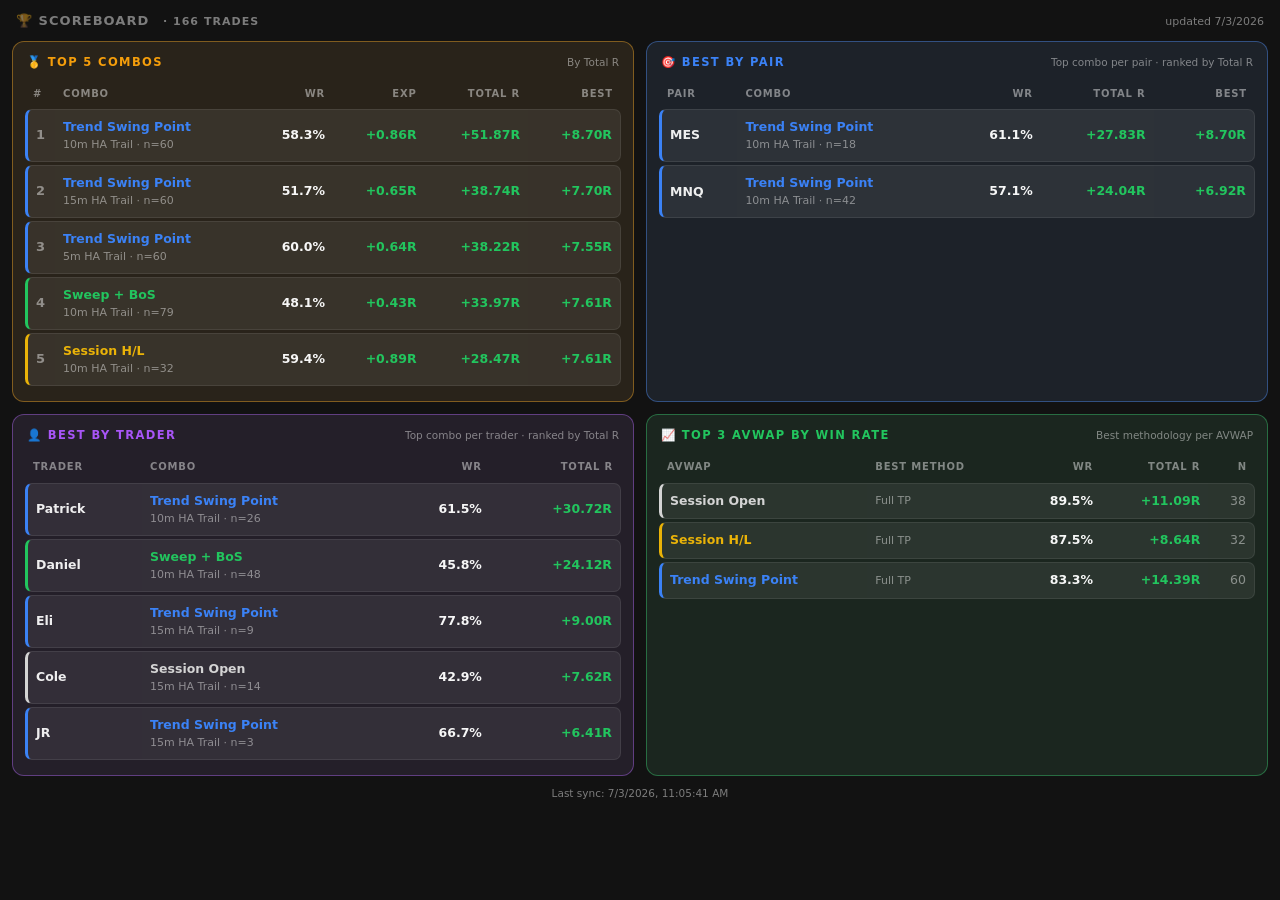
==== commit 105d450b: "Split scoreboards: v1 at root, v2 in /v2/ subfolder" ====
--- a/index.html
+++ b/index.html
@@ -4,7 +4,7 @@
 <meta charset="utf-8" />
 <meta name="viewport" content="width=device-width, initial-scale=1" />
 <meta name="color-scheme" content="dark" />
-<title>VCL Clarity V2 Scoreboard</title>
+<title>VCL Clarity Scoreboard</title>
 <style>
   :root {
     --text: rgba(255, 255, 255, 0.92);
@@ -17,11 +17,8 @@
     --green: #22c55e;
     --red: #ef4444;
     --gold: #f59e0b;
-    --silver: #cbd5e1;
-    --bronze: #b45309;
     --blue: #3b82f6;
     --purple: #a855f7;
-    --yellow: #eab308;
   }
   * { box-sizing: border-box; }
   html, body {
@@ -30,144 +27,251 @@
     color: var(--text);
     font-family: ui-sans-serif, system-ui, -apple-system, BlinkMacSystemFont, "Segoe UI", Roboto, sans-serif;
     font-size: 13px;
-    line-height: 1.4;
+    line-height: 1.45;
     color-scheme: dark;
   }
   .root { padding: 12px; max-width: 1280px; margin: 0 auto; }
 
   .header {
+    display: flex;
+    align-items: baseline;
+    justify-content: space-between;
+    margin-bottom: 10px;
+    padding: 0 4px;
+  }
+  .title {
+    font-size: 13px;
+    font-weight: 700;
+    letter-spacing: 0.08em;
+    text-transform: uppercase;
+    color: var(--muted);
+  }
+  .meta { color: var(--muted); font-size: 11px; }
+
+  .grid {
+    display: grid;
+    grid-template-columns: 1fr 1fr;
+    grid-auto-rows: auto;
+    gap: 12px;
+  }
+  @media (max-width: 880px) {
+    .grid { grid-template-columns: 1fr; }
+  }
+
+  .panel {
+    border: 1px solid var(--border);
+    border-radius: 12px;
+    background: var(--surface);
+    padding: 12px;
+  }
+  .panel.top    { border-color: color-mix(in srgb, var(--gold)   38%, var(--border)); background: color-mix(in srgb, var(--gold)   6%, var(--surface)); }
+  .panel.pair   { border-color: color-mix(in srgb, var(--blue)   38%, var(--border)); background: color-mix(in srgb, var(--blue)   6%, var(--surface)); }
+  .panel.trader { border-color: color-mix(in srgb, var(--purple) 38%, var(--border)); background: color-mix(in srgb, var(--purple) 6%, var(--surface)); }
+  .panel.avwap  { border-color: color-mix(in srgb, var(--green)  38%, var(--border)); background: color-mix(in srgb, var(--green)  6%, var(--surface)); }
+
+  .panel-head {
     display: flex; align-items: baseline; justify-content: space-between;
-    margin-bottom: 12px; padding: 0 4px;
-  }
-  .title { font-size: 13px; font-weight: 700; letter-spacing: 0.08em; text-transform: uppercase; color: var(--muted); }
-  .meta { color: var(--muted); font-size: 11px; }
-
-  .av-trend    { --accent: var(--blue);   }
-  .av-sweep    { --accent: var(--green);  }
-  .av-session  { --accent: var(--yellow); }
-
-  /* ROW 1 — PODIUM */
-  .podium { display: grid; grid-template-columns: 1fr 1fr 1fr; gap: 12px; margin-bottom: 12px; }
-  .podium-block { border: 1px solid var(--border); border-radius: 14px; background: var(--surface); padding: 14px; display: flex; flex-direction: column; position: relative; overflow: hidden; }
-  .podium-block.gold   { border-color: color-mix(in srgb, var(--gold)   50%, var(--border)); background: color-mix(in srgb, var(--gold)   10%, var(--surface)); }
-  .podium-block.silver { border-color: color-mix(in srgb, var(--silver) 45%, var(--border)); background: color-mix(in srgb, var(--silver)  6%, var(--surface)); }
-  .podium-block.bronze { border-color: color-mix(in srgb, var(--bronze) 50%, var(--border)); background: color-mix(in srgb, var(--bronze)  8%, var(--surface)); }
-  .podium-rank { font-size: 22px; font-weight: 800; display: flex; align-items: center; gap: 6px; margin-bottom: 4px; }
-  .podium-block.gold   .podium-rank { color: var(--gold); }
-  .podium-block.silver .podium-rank { color: var(--silver); }
-  .podium-block.bronze .podium-rank { color: var(--bronze); }
-  .podium-avwap { font-size: 15px; font-weight: 700; color: var(--accent, var(--text)); line-height: 1.2; }
-  .podium-method { font-size: 11.5px; color: var(--muted); font-weight: 500; margin-bottom: 10px; }
-  .podium-total { font-size: 28px; font-weight: 800; letter-spacing: -0.02em; color: var(--green); line-height: 1; margin-bottom: 8px; }
-  .podium-total.neg { color: var(--red); }
-  .podium-total .unit { font-size: 15px; font-weight: 700; opacity: 0.7; margin-left: 2px; }
-  .podium-stats { display: grid; grid-template-columns: 1fr 1fr; gap: 6px 12px; margin-top: 4px; }
-  .stat { display: flex; flex-direction: column; }
-  .stat-label { font-size: 9.5px; font-weight: 600; letter-spacing: 0.08em; text-transform: uppercase; color: var(--muted); }
-  .stat-value { font-size: 13px; font-weight: 700; color: var(--value); }
-  .stat-value.pos { color: var(--green); }
-  .stat-value.neg { color: var(--red); }
-
-  /* ROW 2 — PAIR ROW */
-  .pair-row { display: grid; grid-template-columns: repeat(4, 1fr); gap: 10px; margin-bottom: 12px; }
-  .pair-card { border: 1px solid var(--border); border-radius: 10px; background: var(--surface); padding: 10px 12px; display: flex; flex-direction: column; gap: 4px; border-left: 3px solid var(--accent, var(--border-strong)); }
-  .pair-tag { font-size: 11px; font-weight: 700; letter-spacing: 0.1em; text-transform: uppercase; color: var(--muted); }
-  .pair-avwap { font-size: 13px; font-weight: 700; color: var(--accent, var(--text)); line-height: 1.2; }
-  .pair-method { font-size: 10.5px; color: var(--muted); }
-  .pair-line { display: flex; justify-content: space-between; align-items: baseline; margin-top: 4px; padding-top: 6px; border-top: 1px solid var(--border); font-size: 11px; color: var(--muted); }
-  .pair-line .val { color: var(--value); font-weight: 700; font-variant-numeric: tabular-nums; }
-  .pair-line .val.pos { color: var(--green); }
-  .pair-line .val.neg { color: var(--red); }
-
-  /* ROW 3 — TRIPLE PANELS */
-  .row3 { display: grid; grid-template-columns: 1fr 1fr 1fr; gap: 12px; margin-bottom: 12px; }
-  .panel { border: 1px solid var(--border); border-radius: 12px; background: var(--surface); padding: 12px; }
-  .panel-title { font-size: 11px; font-weight: 700; letter-spacing: 0.1em; text-transform: uppercase; color: var(--muted); margin-bottom: 8px; }
-  .mini-list { display: flex; flex-direction: column; gap: 6px; }
-  .mini-item { display: grid; grid-template-columns: auto 1fr auto; align-items: center; gap: 8px; padding: 8px 10px; background: var(--surface-strong); border-left: 3px solid var(--accent, var(--border-strong)); border-radius: 6px; font-variant-numeric: tabular-nums; }
-  .mini-tag { font-size: 10.5px; font-weight: 700; letter-spacing: 0.08em; text-transform: uppercase; color: var(--muted); min-width: 42px; }
-  .mini-body { display: flex; flex-direction: column; min-width: 0; }
-  .mini-avwap { font-size: 12px; font-weight: 700; color: var(--accent, var(--text)); }
-  .mini-method { font-size: 10px; color: var(--muted); }
-  .mini-metric { text-align: right; }
-  .mini-metric .primary { font-size: 13px; font-weight: 800; color: var(--value); }
-  .mini-metric .primary.pos { color: var(--green); }
-  .mini-metric .primary.neg { color: var(--red); }
-  .mini-metric .secondary { font-size: 10px; color: var(--muted); }
-
-  /* ROW 4 — REMAINING TABLE */
-  .remaining-panel { margin-bottom: 6px; }
-  .rank-table { width: 100%; border-collapse: separate; border-spacing: 0 3px; font-variant-numeric: tabular-nums; }
-  .rank-table thead th { font-size: 10px; font-weight: 600; letter-spacing: 0.08em; text-transform: uppercase; color: var(--muted); text-align: right; padding: 4px 8px; white-space: nowrap; }
-  .rank-table thead th.l { text-align: left; }
-  .rank-table tbody td { padding: 8px; background: var(--surface-strong); border-top: 1px solid var(--border); border-bottom: 1px solid var(--border); text-align: right; white-space: nowrap; }
-  .rank-table tbody td.l { text-align: left; }
-  .rank-table tbody td.first { border-left: 3px solid var(--accent, var(--border-strong)); border-radius: 6px 0 0 6px; }
-  .rank-table tbody td.last { border-right: 1px solid var(--border); border-radius: 0 6px 6px 0; }
-  .rank-num { color: var(--muted); font-weight: 700; }
-  .rank-avwap { color: var(--accent, var(--text)); font-weight: 700; font-size: 12px; }
-  .rank-method { color: var(--muted); font-size: 10.5px; }
+    margin-bottom: 8px;
+    padding: 0 2px;
+  }
+  .panel-title {
+    font-size: 11.5px;
+    font-weight: 700;
+    letter-spacing: 0.12em;
+    text-transform: uppercase;
+  }
+  .panel.top    .panel-title { color: var(--gold); }
+  .panel.pair   .panel-title { color: var(--blue); }
+  .panel.trader .panel-title { color: var(--purple); }
+  .panel.avwap  .panel-title { color: var(--green); }
+  .panel-sub { font-size: 10.5px; color: var(--muted); }
+
+  /* === Tables === */
+  .lb {
+    width: 100%;
+    border-collapse: separate;
+    border-spacing: 0 3px;
+    font-variant-numeric: tabular-nums;
+  }
+  .lb thead th {
+    font-size: 10px;
+    font-weight: 600;
+    letter-spacing: 0.08em;
+    text-transform: uppercase;
+    color: var(--muted);
+    text-align: right;
+    padding: 5px 8px;
+    border: none;
+    white-space: nowrap;
+  }
+  .lb thead th.l { text-align: left; }
+
+  .lb tbody td {
+    padding: 8px 8px;
+    background: var(--surface-strong);
+    border-top: 1px solid var(--border);
+    border-bottom: 1px solid var(--border);
+    text-align: right;
+    white-space: nowrap;
+  }
+  .lb tbody td.l { text-align: left; }
+  .lb tbody td.first {
+    border-left: 3px solid var(--accent, var(--border-strong));
+    border-radius: 7px 0 0 7px;
+  }
+  .lb tbody td.last {
+    border-right: 1px solid var(--border);
+    border-radius: 0 7px 7px 0;
+  }
+
+  .combo-cell { display: flex; flex-direction: column; gap: 1px; }
+  .combo-avwap {
+    color: var(--accent, var(--text));
+    font-size: 12.5px;
+    font-weight: 700;
+  }
+  .combo-method, .row-sub {
+    font-size: 11px;
+    color: var(--muted);
+    font-weight: 500;
+  }
+  .row-prim {
+    color: var(--text);
+    font-size: 12.5px;
+    font-weight: 700;
+  }
+
   .num { font-weight: 600; color: var(--value); font-size: 12.5px; }
   .num.pos { color: var(--green); }
   .num.neg { color: var(--red); }
   .num.muted { color: var(--muted); font-weight: 500; }
 
-  .empty { text-align: center; color: var(--muted); font-style: italic; padding: 14px; background: var(--surface-strong); border-radius: 8px; }
-  .footer { margin-top: 12px; text-align: center; color: var(--muted); font-size: 10.5px; }
-
-  @media (max-width: 900px) {
-    .podium, .pair-row, .row3 { grid-template-columns: 1fr; }
-    .podium-block { padding: 12px; }
-    .podium-total { font-size: 24px; }
-  }
+  .empty {
+    text-align: center;
+    color: var(--muted);
+    font-style: italic;
+    padding: 16px;
+  }
+
+  .footer {
+    margin-top: 10px;
+    text-align: center;
+    color: var(--muted);
+    font-size: 10.5px;
+  }
+
+  /* AVWAP color tints */
+  .avwap-daily              { --accent: #a855f7; }
+  .avwap-session-open       { --accent: #d4d4d4; }
+  .avwap-session-hl         { --accent: #eab308; }
+  .avwap-trend-swing-point  { --accent: #3b82f6; }
+  .avwap-sweep-bos          { --accent: #22c55e; }
 </style>
 </head>
 <body>
 <div class="root">
   <div class="header">
-    <div class="title">🏆 VCL Clarity V2 Scoreboard <span class="meta" id="trade-count" style="margin-left:8px"></span></div>
+    <div class="title">🏆 Scoreboard <span class="meta" id="trade-count" style="margin-left:8px"></span></div>
     <div class="meta" id="updated-at">loading…</div>
   </div>
 
-  <div class="podium" id="podium">
-    <div class="podium-block gold"   id="podium-1"><div class="empty">loading…</div></div>
-    <div class="podium-block silver" id="podium-2"><div class="empty">loading…</div></div>
-    <div class="podium-block bronze" id="podium-3"><div class="empty">loading…</div></div>
-  </div>
-
-  <div class="pair-row" id="pair-row">
-    <div class="pair-card"><div class="empty">loading…</div></div>
-  </div>
-
-  <div class="row3">
-    <div class="panel"><div class="panel-title">🎯 Best Method per AVWAP</div><div class="mini-list" id="best-avwap"><div class="empty">loading…</div></div></div>
-    <div class="panel"><div class="panel-title">📈 Top 3 by Win Rate</div><div class="mini-list" id="top-wr"><div class="empty">loading…</div></div></div>
-    <div class="panel"><div class="panel-title">🕐 Best Combo per Session</div><div class="mini-list" id="best-session"><div class="empty">loading…</div></div></div>
-  </div>
-
-  <div class="panel remaining-panel">
-    <div class="panel-title">📋 Remaining Combos (Ranked by Total R)</div>
-    <table class="rank-table">
-      <thead>
-        <tr>
-          <th class="l" style="width:30px">#</th>
-          <th class="l">Combo</th>
-          <th>WR</th>
-          <th>Exp</th>
-          <th>Total R</th>
-          <th>Best</th>
-          <th>n</th>
-        </tr>
-      </thead>
-      <tbody id="remaining-body"><tr><td colspan="7" class="empty">loading…</td></tr></tbody>
-    </table>
+  <div class="grid">
+    <div class="panel top">
+      <div class="panel-head">
+        <div class="panel-title">🥇 Top 5 Combos</div>
+        <div class="panel-sub">By Total R</div>
+      </div>
+      <table class="lb">
+        <thead>
+          <tr>
+            <th class="l">#</th>
+            <th class="l">Combo</th>
+            <th>WR</th>
+            <th>Exp</th>
+            <th>Total R</th>
+            <th>Best</th>
+          </tr>
+        </thead>
+        <tbody id="top-body">
+          <tr><td colspan="6" class="empty">loading…</td></tr>
+        </tbody>
+      </table>
+    </div>
+
+    <div class="panel pair">
+      <div class="panel-head">
+        <div class="panel-title">🎯 Best by Pair</div>
+        <div class="panel-sub">Top combo per pair · ranked by Total R</div>
+      </div>
+      <table class="lb">
+        <thead>
+          <tr>
+            <th class="l">Pair</th>
+            <th class="l">Combo</th>
+            <th>WR</th>
+            <th>Total R</th>
+            <th>Best</th>
+          </tr>
+        </thead>
+        <tbody id="pair-body">
+          <tr><td colspan="5" class="empty">loading…</td></tr>
+        </tbody>
+      </table>
+    </div>
+
+    <div class="panel trader">
+      <div class="panel-head">
+        <div class="panel-title">👤 Best by Trader</div>
+        <div class="panel-sub">Top combo per trader · ranked by Total R</div>
+      </div>
+      <table class="lb">
+        <thead>
+          <tr>
+            <th class="l">Trader</th>
+            <th class="l">Combo</th>
+            <th>WR</th>
+            <th>Total R</th>
+          </tr>
+        </thead>
+        <tbody id="trader-body">
+          <tr><td colspan="4" class="empty">loading…</td></tr>
+        </tbody>
+      </table>
+    </div>
+
+    <div class="panel avwap">
+      <div class="panel-head">
+        <div class="panel-title">📈 Top 3 AVWAP by Win Rate</div>
+        <div class="panel-sub">Best methodology per AVWAP</div>
+      </div>
+      <table class="lb">
+        <thead>
+          <tr>
+            <th class="l">AVWAP</th>
+            <th class="l">Best Method</th>
+            <th>WR</th>
+            <th>Total R</th>
+            <th>n</th>
+          </tr>
+        </thead>
+        <tbody id="avwap-body">
+          <tr><td colspan="5" class="empty">loading…</td></tr>
+        </tbody>
+      </table>
+    </div>
   </div>
 
   <div class="footer" id="footer"></div>
 </div>
 
 <script>
-  const AV_CLASS = { 'Trend Swing Point': 'av-trend', 'Sweep + BoS': 'av-sweep', 'Session H/L': 'av-session' };
+  const AVWAP_CLASS = {
+    'Daily': 'avwap-daily',
+    'Session Open': 'avwap-session-open',
+    'Session H/L': 'avwap-session-hl',
+    'Trend Swing Point': 'avwap-trend-swing-point',
+    'Sweep + BoS': 'avwap-sweep-bos',
+  };
 
   function fmtR(n, withSign = true) {
     if (n === null || n === undefined || Number.isNaN(n)) return '<span class="num muted">—</span>';
@@ -175,9 +279,9 @@
     const cls = n > 0 ? 'pos' : (n < 0 ? 'neg' : '');
     return `<span class="num ${cls}">${sign}${n.toFixed(2)}R</span>`;
   }
-  function fmtWR(c) {
-    if (c.trades === 0 || c.winRate === null || c.winRate === undefined) return '—';
-    return `${Math.round(c.winRate * 100)}% [${c.wins}W/${c.losses}L]`;
+  function fmtPct(n) {
+    if (n === null || n === undefined || Number.isNaN(n)) return '<span class="num muted">—</span>';
+    return `<span class="num">${(n * 100).toFixed(1)}%</span>`;
   }
   function timeAgo(iso) {
     if (!iso) return '';
@@ -191,121 +295,124 @@
     return `updated ${d.toLocaleDateString()}`;
   }
 
-  function renderPodium(top3) {
-    ['gold', 'silver', 'bronze'].forEach((tier, i) => {
-      const el = document.getElementById(`podium-${i + 1}`);
-      const c = top3?.[i];
-      const medal = ['🥇', '🥈', '🥉'][i];
-      if (!c) { el.innerHTML = `<div class="podium-rank">${medal} —</div><div class="empty">No data yet</div>`; return; }
-      const avClass = AV_CLASS[c.avwap] || '';
-      el.className = `podium-block ${tier} ${avClass}`;
-      el.innerHTML = `
-        <div class="podium-rank">${medal} #${i + 1}</div>
-        <div class="podium-avwap">${c.avwap}</div>
-        <div class="podium-method">${c.method}</div>
-        <div class="podium-total ${c.totalR < 0 ? 'neg' : ''}">${c.totalR >= 0 ? '+' : ''}${c.totalR.toFixed(2)}<span class="unit">R</span></div>
-        <div class="podium-stats">
-          <div class="stat"><div class="stat-label">Win Rate</div><div class="stat-value">${fmtWR(c)}</div></div>
-          <div class="stat"><div class="stat-label">Expectancy</div><div class="stat-value ${c.expectancy > 0 ? 'pos' : c.expectancy < 0 ? 'neg' : ''}">${c.expectancy != null ? (c.expectancy >= 0 ? '+' : '') + c.expectancy.toFixed(2) + 'R' : '—'}</div></div>
-          <div class="stat"><div class="stat-label">Best Trade</div><div class="stat-value ${c.highestR > 0 ? 'pos' : c.highestR < 0 ? 'neg' : ''}">${c.highestR != null ? (c.highestR >= 0 ? '+' : '') + c.highestR.toFixed(2) + 'R' : '—'}</div></div>
-          <div class="stat"><div class="stat-label">Trades</div><div class="stat-value">${c.trades}</div></div>
-        </div>`;
-    });
-  }
-
-  function renderPairRow(byPair) {
-    const container = document.getElementById('pair-row');
-    if (!byPair || !byPair.length) { container.innerHTML = '<div class="pair-card"><div class="empty">No pair data yet</div></div>'; return; }
-    container.innerHTML = byPair.map(c => {
-      const avClass = AV_CLASS[c.avwap] || '';
-      return `<div class="pair-card ${avClass}">
-        <div class="pair-tag">${c.pair}</div>
-        <div class="pair-avwap">${c.avwap}</div>
-        <div class="pair-method">${c.method}</div>
-        <div class="pair-line"><span>Total R</span><span class="val ${c.totalR > 0 ? 'pos' : c.totalR < 0 ? 'neg' : ''}">${c.totalR >= 0 ? '+' : ''}${c.totalR.toFixed(2)}R</span></div>
-        <div class="pair-line"><span>WR · n=${c.trades}</span><span class="val">${fmtWR(c)}</span></div>
-      </div>`;
+  function renderTop(rows) {
+    const tbody = document.getElementById('top-body');
+    const active = (rows || []).filter(c => (c.trades || 0) > 0).slice(0, 5);
+    if (!active.length) {
+      tbody.innerHTML = '<tr><td colspan="6" class="empty">No combos yet</td></tr>';
+      return;
+    }
+    tbody.innerHTML = active.map((c, i) => {
+      const cls = AVWAP_CLASS[c.avwap] || '';
+      return `
+        <tr class="${cls}">
+          <td class="l first" style="width:30px;color:var(--muted);font-weight:700">${i + 1}</td>
+          <td class="l">
+            <div class="combo-cell">
+              <span class="combo-avwap">${c.avwap}</span>
+              <span class="combo-method">${c.methodology} · n=${c.trades}</span>
+            </div>
+          </td>
+          <td>${fmtPct(c.winRate)}</td>
+          <td>${fmtR(c.expectancy)}</td>
+          <td>${fmtR(c.totalR)}</td>
+          <td class="last">${fmtR(c.highestR)}</td>
+        </tr>`;
     }).join('');
   }
 
-  function renderBestAvwap(rows) {
-    const el = document.getElementById('best-avwap');
-    if (!rows || !rows.length) { el.innerHTML = '<div class="empty">No data yet</div>'; return; }
-    el.innerHTML = rows.map(c => {
-      const avClass = AV_CLASS[c.avwap] || '';
-      return `<div class="mini-item ${avClass}">
-        <div class="mini-body"><div class="mini-avwap">${c.avwap}</div><div class="mini-method">${c.method}</div></div>
-        <div class="mini-metric">
-          <div class="primary ${c.totalR > 0 ? 'pos' : c.totalR < 0 ? 'neg' : ''}">${c.totalR >= 0 ? '+' : ''}${c.totalR.toFixed(2)}R</div>
-          <div class="secondary">n=${c.trades} · WR ${c.winRate != null ? Math.round(c.winRate * 100) + '%' : '—'}</div>
-        </div>
-      </div>`;
+  function renderPair(rows) {
+    const tbody = document.getElementById('pair-body');
+    const active = (rows || []).filter(c => (c.trades || 0) > 0);
+    if (!active.length) {
+      tbody.innerHTML = '<tr><td colspan="5" class="empty">No data yet</td></tr>';
+      return;
+    }
+    tbody.innerHTML = active.map(c => {
+      const cls = AVWAP_CLASS[c.avwap] || '';
+      return `
+        <tr class="${cls}">
+          <td class="l first row-prim">${c.pair}</td>
+          <td class="l">
+            <div class="combo-cell">
+              <span class="combo-avwap">${c.avwap}</span>
+              <span class="combo-method">${c.methodology} · n=${c.trades}</span>
+            </div>
+          </td>
+          <td>${fmtPct(c.winRate)}</td>
+          <td>${fmtR(c.totalR)}</td>
+          <td class="last">${fmtR(c.highestR)}</td>
+        </tr>`;
     }).join('');
   }
 
-  function renderTopWR(rows) {
-    const el = document.getElementById('top-wr');
-    if (!rows || !rows.length) { el.innerHTML = '<div class="empty">No data yet</div>'; return; }
-    el.innerHTML = rows.map((c, i) => {
-      const avClass = AV_CLASS[c.avwap] || '';
-      return `<div class="mini-item ${avClass}">
-        <div class="mini-tag">${['🥇','🥈','🥉'][i] || '#' + (i+1)}</div>
-        <div class="mini-body"><div class="mini-avwap">${c.avwap}</div><div class="mini-method">${c.method}</div></div>
-        <div class="mini-metric"><div class="primary">${Math.round(c.winRate * 100)}%</div><div class="secondary">${c.wins}W/${c.losses}L · n=${c.trades}</div></div>
-      </div>`;
+  function renderTrader(rows) {
+    const tbody = document.getElementById('trader-body');
+    const active = (rows || []).filter(c => (c.trades || 0) > 0);
+    if (!active.length) {
+      tbody.innerHTML = '<tr><td colspan="4" class="empty">No data yet</td></tr>';
+      return;
+    }
+    tbody.innerHTML = active.map(c => {
+      const cls = AVWAP_CLASS[c.avwap] || '';
+      return `
+        <tr class="${cls}">
+          <td class="l first row-prim">${c.trader}</td>
+          <td class="l">
+            <div class="combo-cell">
+              <span class="combo-avwap">${c.avwap}</span>
+              <span class="combo-method">${c.methodology} · n=${c.trades}</span>
+            </div>
+          </td>
+          <td>${fmtPct(c.winRate)}</td>
+          <td class="last">${fmtR(c.totalR)}</td>
+        </tr>`;
     }).join('');
   }
 
-  function renderBestSession(rows) {
-    const el = document.getElementById('best-session');
-    if (!rows || !rows.length) { el.innerHTML = '<div class="empty">No data yet</div>'; return; }
-    el.innerHTML = rows.map(c => {
-      const avClass = AV_CLASS[c.avwap] || '';
-      return `<div class="mini-item ${avClass}">
-        <div class="mini-tag">${c.session}</div>
-        <div class="mini-body"><div class="mini-avwap">${c.avwap}</div><div class="mini-method">${c.method}</div></div>
-        <div class="mini-metric"><div class="primary ${c.totalR > 0 ? 'pos' : c.totalR < 0 ? 'neg' : ''}">${c.totalR >= 0 ? '+' : ''}${c.totalR.toFixed(2)}R</div><div class="secondary">n=${c.trades}</div></div>
-      </div>`;
-    }).join('');
-  }
-
-  function renderRemaining(rows) {
-    const tbody = document.getElementById('remaining-body');
-    if (!rows || !rows.length) { tbody.innerHTML = '<tr><td colspan="7" class="empty">All combos are in the podium</td></tr>'; return; }
-    tbody.innerHTML = rows.map((c, i) => {
-      const avClass = AV_CLASS[c.avwap] || '';
-      return `<tr class="${avClass}">
-        <td class="l first"><span class="rank-num">${i + 4}</span></td>
-        <td class="l"><div><span class="rank-avwap">${c.avwap}</span></div><div class="rank-method">${c.method}</div></td>
-        <td>${fmtWR(c)}</td>
-        <td>${fmtR(c.expectancy)}</td>
-        <td>${fmtR(c.totalR)}</td>
-        <td>${fmtR(c.highestR)}</td>
-        <td class="last"><span class="num muted">${c.trades}</span></td>
-      </tr>`;
+  function renderAvwap(rows) {
+    const tbody = document.getElementById('avwap-body');
+    const active = (rows || []).filter(c => (c.trades || 0) > 0);
+    if (!active.length) {
+      tbody.innerHTML = '<tr><td colspan="5" class="empty">No data yet</td></tr>';
+      return;
+    }
+    tbody.innerHTML = active.map(c => {
+      const cls = AVWAP_CLASS[c.avwap] || '';
+      return `
+        <tr class="${cls}">
+          <td class="l first">
+            <span class="combo-avwap">${c.avwap}</span>
+          </td>
+          <td class="l row-sub">${c.methodology}</td>
+          <td>${fmtPct(c.winRate)}</td>
+          <td>${fmtR(c.totalR)}</td>
+          <td class="last"><span class="num muted">${c.trades}</span></td>
+        </tr>`;
     }).join('');
   }
 
   function render(data) {
     document.getElementById('updated-at').textContent = timeAgo(data?.generatedAt) || '';
-    document.getElementById('trade-count').textContent = data?.tradeCount != null ? `· ${data.tradeCount} trades` : '';
-    document.getElementById('footer').textContent = data?.generatedAt ? `Last sync: ${new Date(data.generatedAt).toLocaleString()}` : '';
-    renderPodium(data?.top3);
-    renderPairRow(data?.byPair);
-    renderBestAvwap(data?.bestPerAvwap);
-    renderTopWR(data?.topWR);
-    renderBestSession(data?.bestPerSession);
-    renderRemaining(data?.remaining);
+    document.getElementById('trade-count').textContent = data?.tradeCount ? `· ${data.tradeCount} trades` : '';
+    document.getElementById('footer').textContent = data?.generatedAt
+      ? `Last sync: ${new Date(data.generatedAt).toLocaleString()}`
+      : '';
+
+    renderTop(data?.leaderboard);
+    renderPair(data?.bestByPair);
+    renderTrader(data?.bestByTrader);
+    renderAvwap(data?.topAvwapByWR);
   }
 
   fetch(`./data.json?t=${Date.now()}`, { cache: 'no-store' })
     .then(r => r.ok ? r.json() : Promise.reject(`HTTP ${r.status}`))
     .then(render)
     .catch(err => {
-      const msg = `<div class="empty">Couldn't load (${err})</div>`;
-      ['podium-1','podium-2','podium-3','best-avwap','top-wr','best-session'].forEach(id => { document.getElementById(id).innerHTML = msg; });
-      document.getElementById('pair-row').innerHTML = `<div class="pair-card">${msg}</div>`;
-      document.getElementById('remaining-body').innerHTML = `<tr><td colspan="7" class="empty">Couldn't load (${err})</td></tr>`;
+      const msg = `<tr><td colspan="6" class="empty">Couldn't load (${err})</td></tr>`;
+      ['top-body', 'pair-body', 'trader-body', 'avwap-body'].forEach(id => {
+        document.getElementById(id).innerHTML = msg;
+      });
     });
 </script>
 </body>
